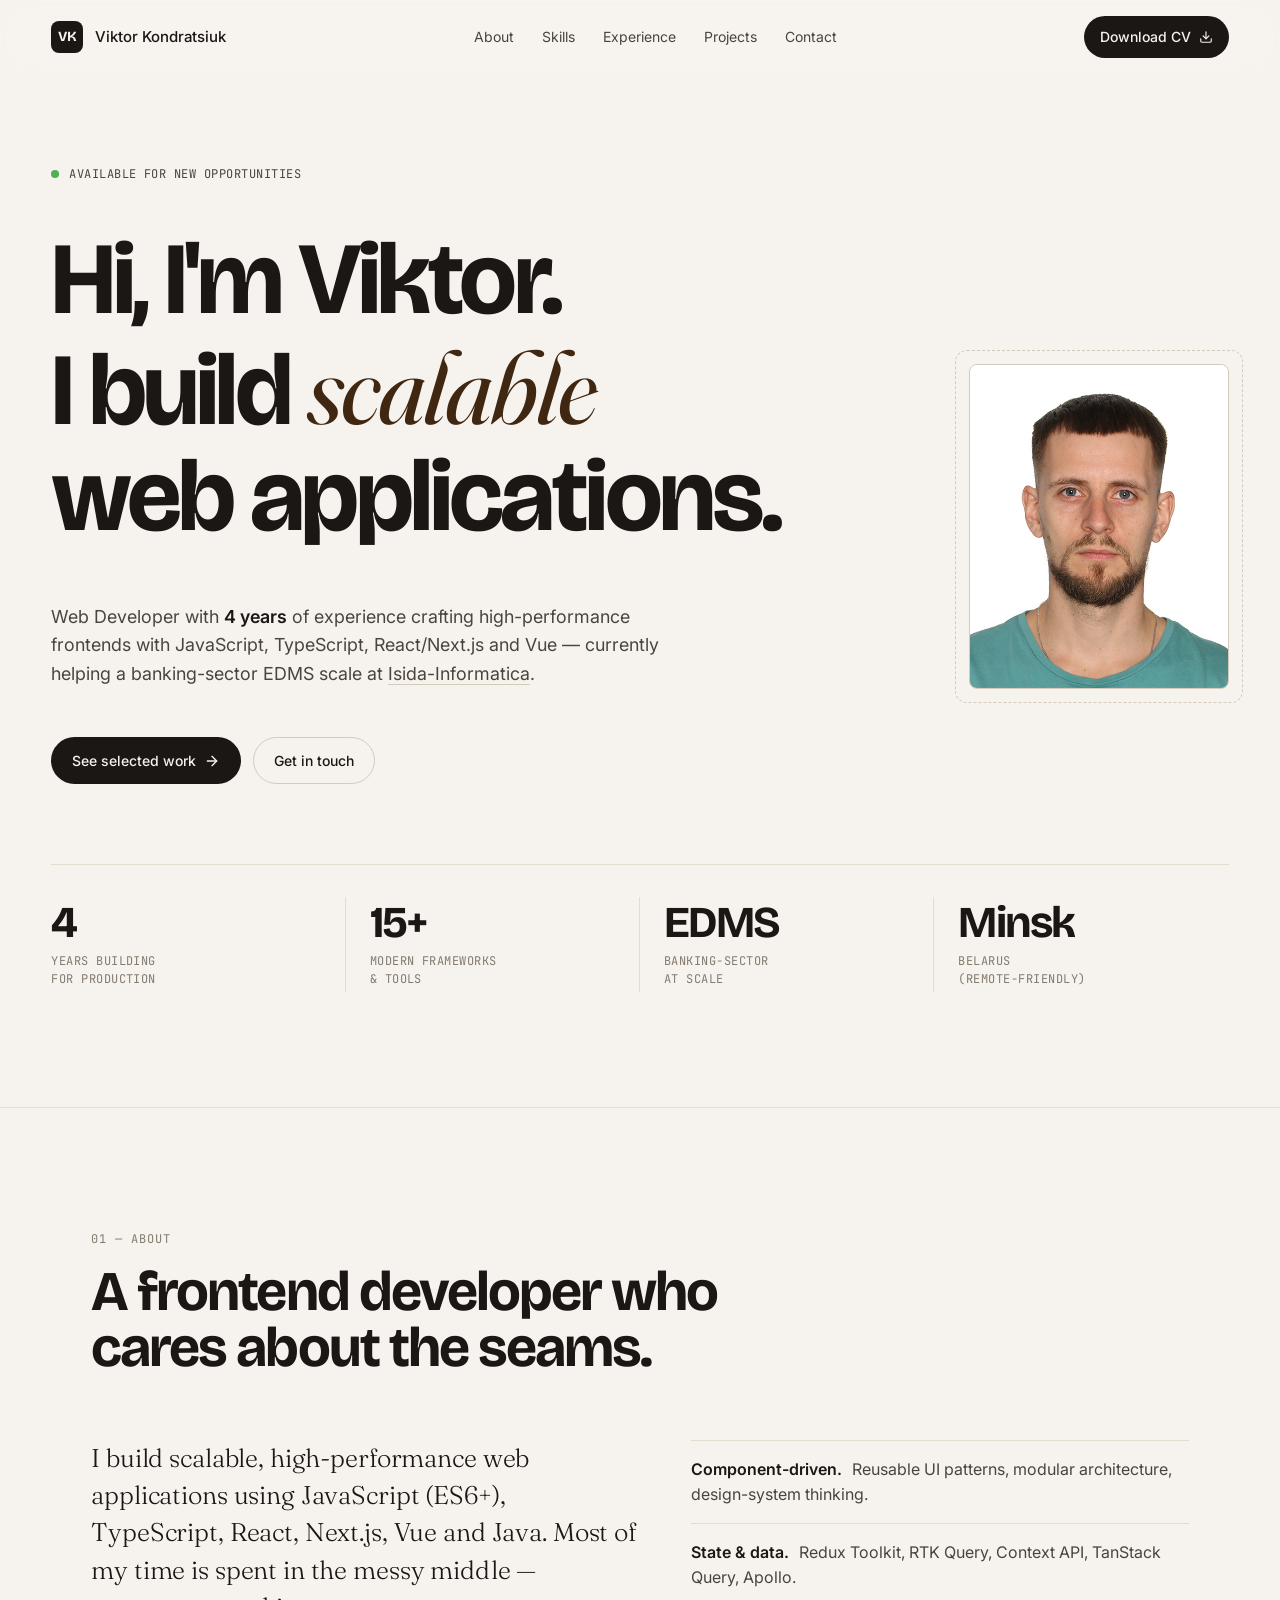
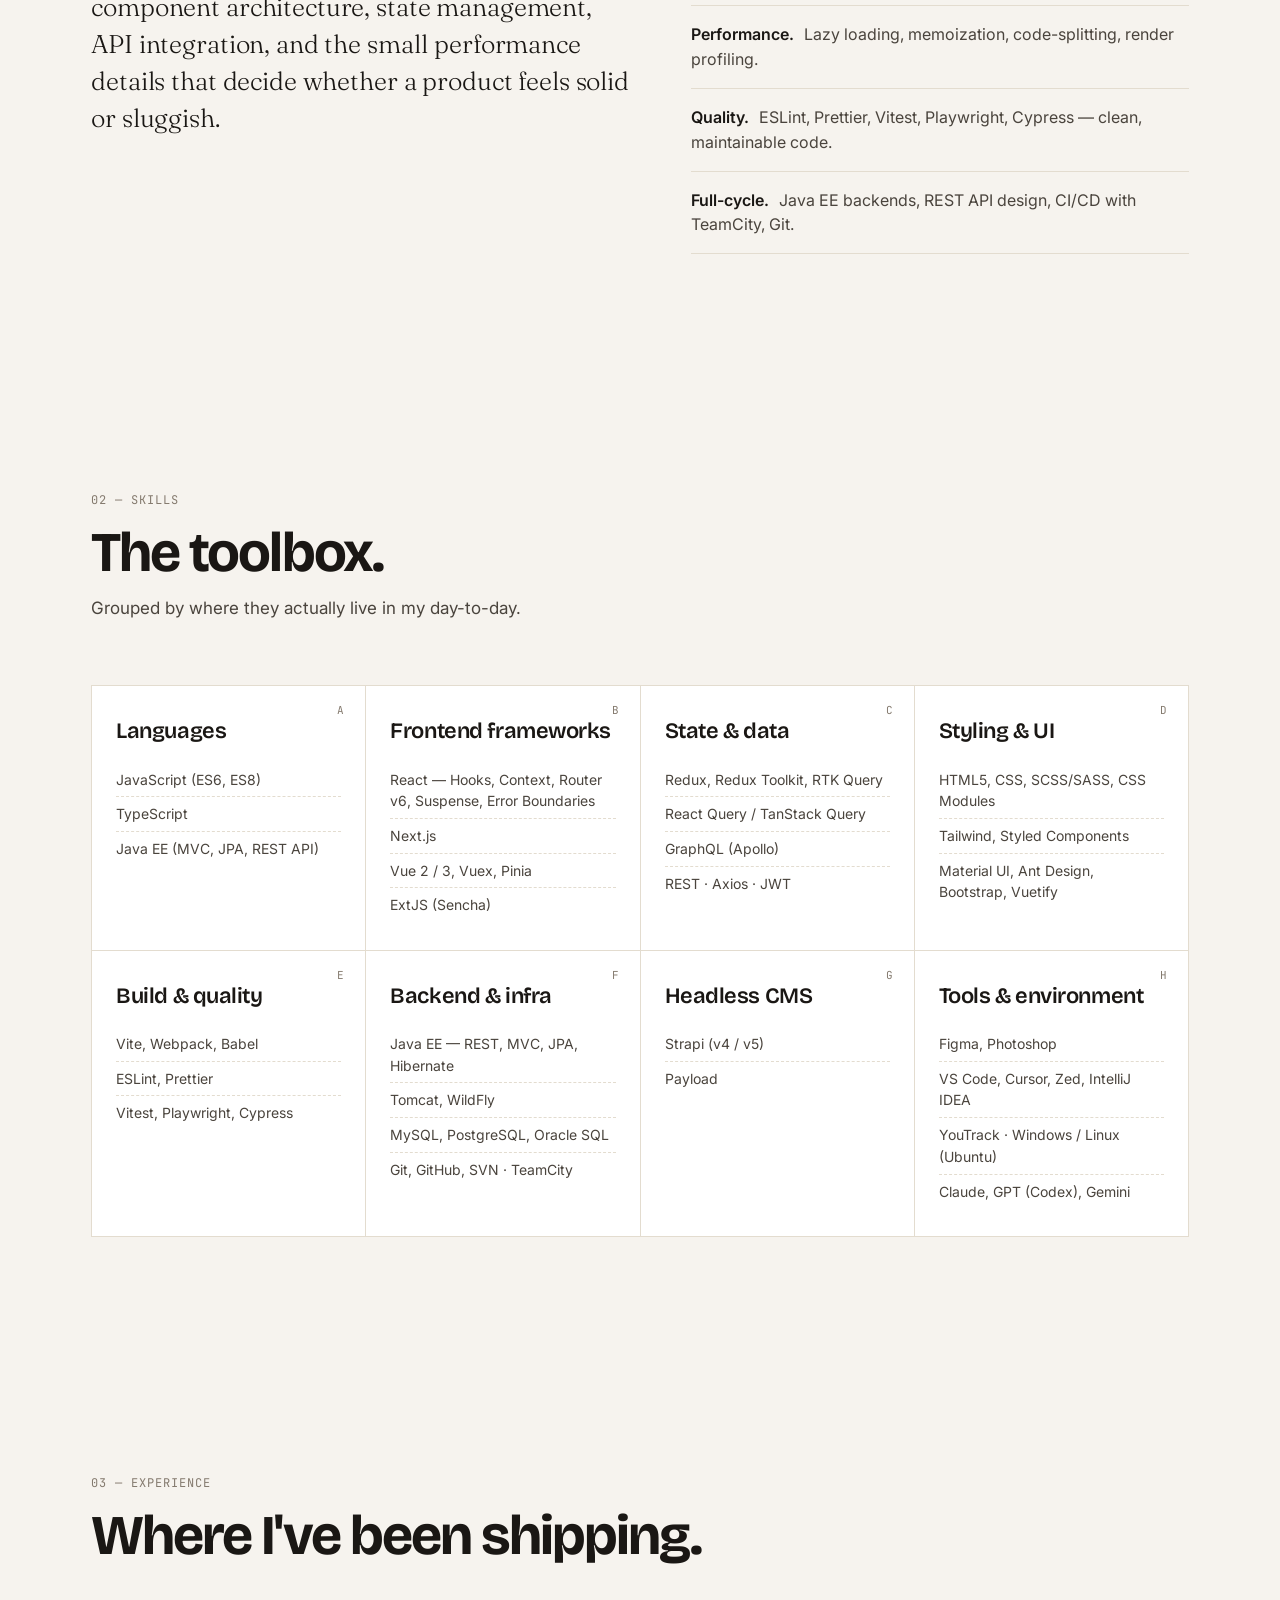
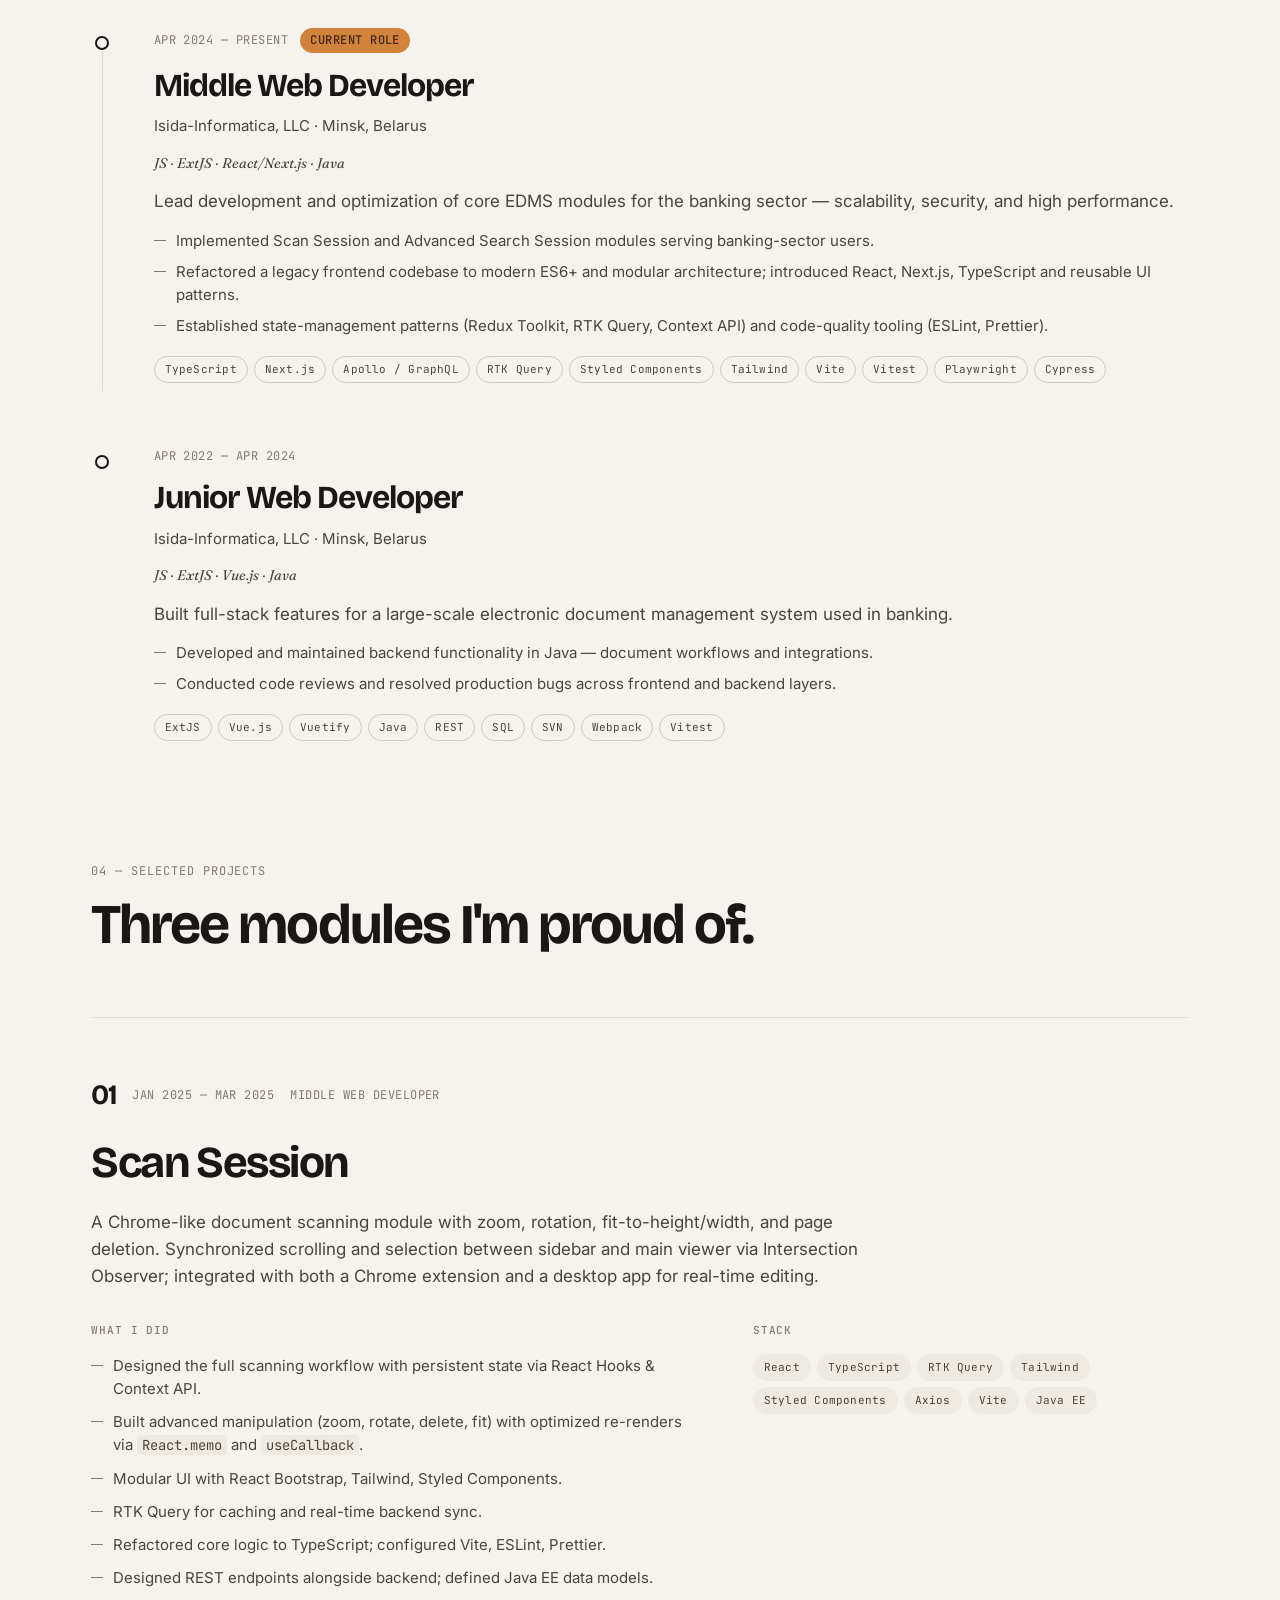
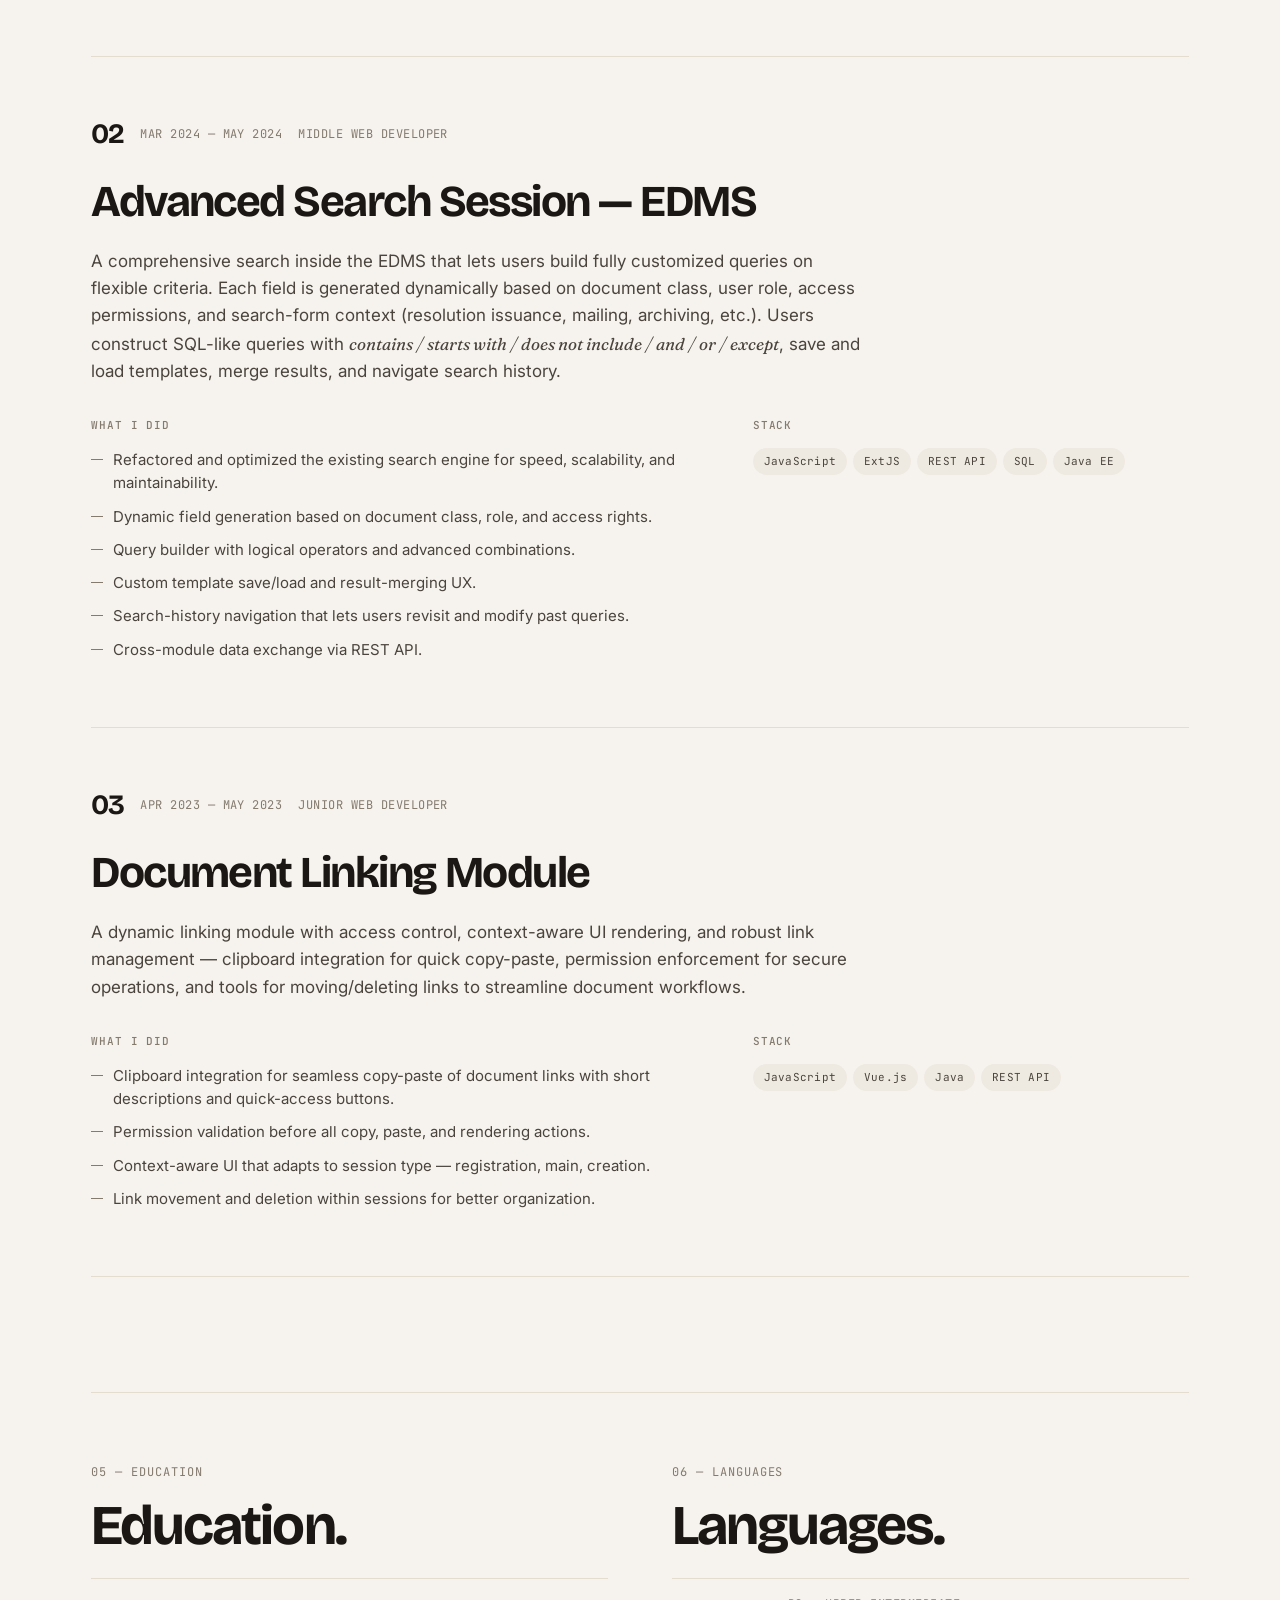
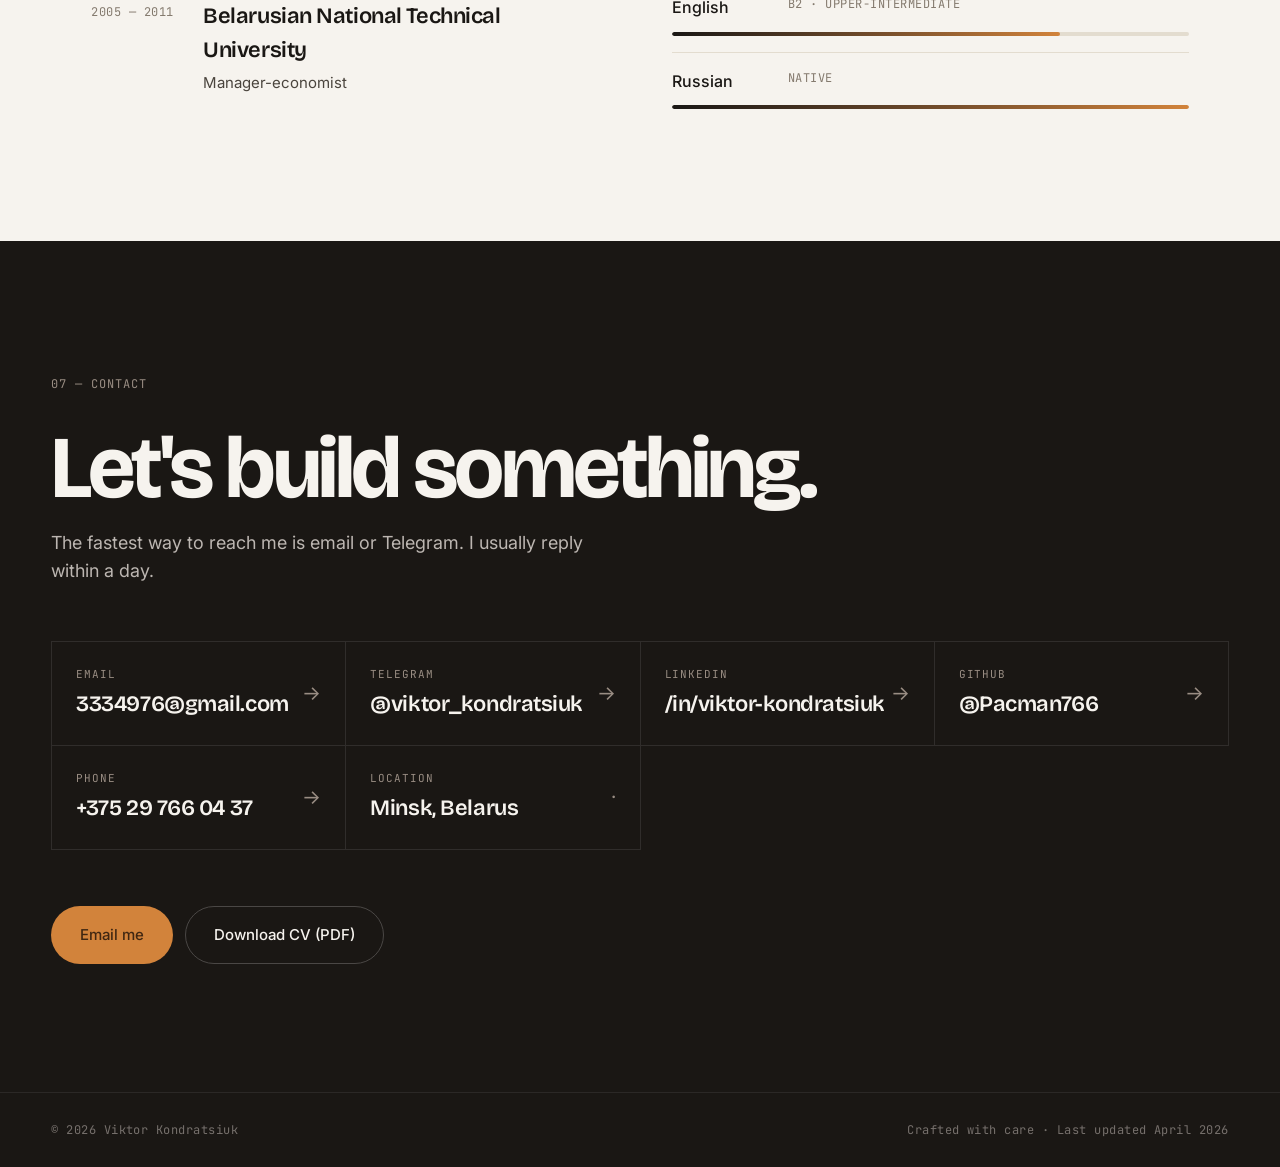
==== index.html @ 0df0ddd4 "Initial production release of CV portfolio site - Static portfolio site with content-driven architec" ====
<!DOCTYPE html>
<html lang="en">
<head>
<meta charset="UTF-8" />
<meta name="viewport" content="width=device-width, initial-scale=1.0" />
<title>Viktor Kondratsiuk — Web Developer</title>
<link rel="icon" type="image/svg+xml" href="data:image/svg+xml,<svg xmlns='http://www.w3.org/2000/svg' viewBox='0 0 32 32'><rect width='32' height='32' rx='8' fill='%231a1714'/><text x='16' y='22' text-anchor='middle' font-family='sans-serif' font-weight='700' font-size='15' fill='%23f6f3ee'>VK</text></svg>" />
<meta name="description" content="Viktor Kondratsiuk — Web Developer with 4 years of experience in JavaScript, TypeScript, React/Next.js and Vue. Available for new opportunities." />
<meta property="og:title" content="Viktor Kondratsiuk — Web Developer" />
<meta property="og:description" content="Web Developer with 4 years of experience crafting high-performance frontends with JavaScript, TypeScript, React/Next.js and Vue." />
<meta property="og:type" content="website" />
<meta property="og:image" content="uploads/VIK.jpg" />
<meta name="twitter:card" content="summary_large_image" />
<meta name="twitter:title" content="Viktor Kondratsiuk — Web Developer" />
<meta name="twitter:description" content="Web Developer with 4 years of experience crafting high-performance frontends with JavaScript, TypeScript, React/Next.js and Vue." />
<link rel="preconnect" href="https://fonts.googleapis.com" />
<link rel="preconnect" href="https://fonts.gstatic.com" crossorigin />
<link href="https://fonts.googleapis.com/css2?family=Bricolage+Grotesque:opsz,wght@12..96,400;12..96,500;12..96,600;12..96,700;12..96,800&family=Fraunces:ital,opsz,wght@0,9..144,300;0,9..144,400;1,9..144,400&family=Inter:wght@300;400;500;600&family=JetBrains+Mono:wght@400;500&display=swap" rel="stylesheet" />
<style>
:root {
  --bg: #f6f3ee;
  --bg-2: #efeae1;
  --paper: #ffffff;
  --ink: #1a1714;
  --ink-2: #4a443d;
  --ink-3: #847a6e;
  --line: #e3dccf;
  --line-2: #d3cabb;
  --accent: oklch(0.68 0.13 60);
  --accent-ink: oklch(0.30 0.05 60);
  --display: "Bricolage Grotesque", -apple-system, BlinkMacSystemFont, sans-serif;
  --serif: "Fraunces", Georgia, serif;
  --sans: "Inter", -apple-system, BlinkMacSystemFont, "Segoe UI", sans-serif;
  --mono: "JetBrains Mono", ui-monospace, "SF Mono", monospace;
  --max: 1200px;
  --pad: clamp(20px, 4vw, 56px);
}

* { box-sizing: border-box; margin: 0; padding: 0; }
html { scroll-behavior: smooth; }
body {
  background: var(--bg);
  color: var(--ink);
  font-family: var(--sans);
  font-size: 17px;
  line-height: 1.55;
  -webkit-font-smoothing: antialiased;
  text-rendering: optimizeLegibility;
}

a { color: inherit; text-decoration: none; }
em { font-style: italic; font-family: var(--serif); font-weight: 400; }
strong { font-weight: 600; color: var(--ink); }
code { font-family: var(--mono); font-size: 0.92em; background: var(--bg-2); padding: 1px 5px; border-radius: 4px; }
::selection { background: var(--accent); color: var(--accent-ink); }

/* ============= LOADING SHELL ============= */
#cms-loader {
  position: fixed; inset: 0; z-index: 100;
  display: grid; place-items: center;
  background: var(--bg);
  font-family: var(--mono); font-size: 12px;
  color: var(--ink-3); letter-spacing: .08em; text-transform: uppercase;
  transition: opacity .4s ease;
}
#cms-loader.hide { opacity: 0; pointer-events: none; }
#cms-loader::before {
  content: "";
  width: 28px; height: 28px;
  border: 1.5px solid var(--line-2);
  border-top-color: var(--ink);
  border-radius: 50%;
  animation: spin 0.9s linear infinite;
  margin-bottom: 16px;
  display: block;
}
.cms-loader-inner { text-align: center; }
@keyframes spin { to { transform: rotate(360deg); } }

/* ============= TOP NAV ============= */
.topnav {
  position: sticky; top: 0; z-index: 50;
  display: flex; align-items: center; justify-content: space-between;
  padding: 16px var(--pad);
  background: color-mix(in oklab, var(--bg) 88%, transparent);
  backdrop-filter: saturate(160%) blur(14px);
  -webkit-backdrop-filter: saturate(160%) blur(14px);
  border-bottom: 1px solid transparent;
  transition: border-color .3s ease, padding .3s ease;
}
.topnav.scrolled { border-bottom-color: var(--line); padding-top: 12px; padding-bottom: 12px; }
.brand { display: inline-flex; align-items: center; gap: 12px; font-weight: 500; }
.brand-mark {
  display: grid; place-items: center;
  width: 32px; height: 32px; border-radius: 8px;
  background: var(--ink); color: var(--bg);
  font-family: var(--display); font-weight: 700; font-size: 14px;
  letter-spacing: -0.02em;
}
.brand-name { font-size: 15px; }
.nav-links { display: flex; gap: 28px; }
.nav-links a {
  font-size: 14px; color: var(--ink-2);
  position: relative; padding: 4px 0;
  transition: color .2s ease;
}
.nav-links a::after {
  content: ""; position: absolute; left: 0; right: 0; bottom: -2px;
  height: 1px; background: var(--ink); transform: scaleX(0); transform-origin: left;
  transition: transform .3s cubic-bezier(.2,.7,.2,1);
}
.nav-links a:hover { color: var(--ink); }
.nav-links a:hover::after { transform: scaleX(1); }
.nav-cta {
  display: inline-flex; align-items: center; gap: 8px;
  padding: 10px 16px; border-radius: 999px;
  background: var(--ink); color: var(--bg);
  font-size: 14px; font-weight: 500;
  transition: transform .25s ease, background .25s ease;
}
.nav-cta:hover { transform: translateY(-1px); background: oklch(0.20 0.01 60); }
.nav-burger {
  display: none;
  flex-direction: column;
  gap: 5px;
  background: none;
  border: none;
  cursor: pointer;
  padding: 6px 4px;
  z-index: 60;
}
.nav-burger span {
  display: block;
  width: 22px;
  height: 1.5px;
  background: var(--ink);
  border-radius: 1px;
  transition: transform .25s ease, opacity .25s ease;
}
.nav-burger[aria-expanded="true"] span:nth-child(1) { transform: translateY(6.5px) rotate(45deg); }
.nav-burger[aria-expanded="true"] span:nth-child(2) { opacity: 0; }
.nav-burger[aria-expanded="true"] span:nth-child(3) { transform: translateY(-6.5px) rotate(-45deg); }

@media (max-width: 720px) {
  .nav-links { display: none; }
  .nav-links.open {
    display: flex;
    flex-direction: column;
    position: fixed;
    inset: 0;
    background: var(--bg);
    z-index: 55;
    align-items: center;
    justify-content: center;
    gap: 36px;
  }
  .nav-links.open a { font-size: 22px; color: var(--ink); }
  .nav-burger { display: flex; }
}

/* ============= REVEAL ============= */
.reveal { opacity: 0; transform: translateY(14px); transition: opacity .8s ease, transform .8s cubic-bezier(.2,.7,.2,1); }
.reveal.is-in { opacity: 1; transform: none; }
.reveal-line { display: block; overflow: hidden; padding-bottom: 0.08em; }
.reveal-line > span {
  display: block;
  transform: translateY(110%);
  transition: transform 1.05s cubic-bezier(.18,.7,.18,1);
}
.reveal-line.is-in > span { transform: translateY(0); }
.reveal-line:nth-child(2) > span { transition-delay: .12s; }
.reveal-line:nth-child(3) > span { transition-delay: .22s; }

/* ============= HERO ============= */
.hero {
  padding: clamp(40px, 8vw, 90px) var(--pad) clamp(60px, 9vw, 120px);
  border-bottom: 1px solid var(--line);
}
.hero-inner {
  max-width: var(--max); margin: 0 auto;
  display: grid;
  grid-template-columns: 1fr auto;
  grid-template-rows: auto auto auto auto;
  column-gap: clamp(24px, 4vw, 64px);
  row-gap: clamp(24px, 4vw, 48px);
  align-items: end;
}
.hero-meta {
  grid-column: 1 / -1;
  display: inline-flex; align-items: center; gap: 10px;
  font-family: var(--mono); font-size: 12px; color: var(--ink-2);
  letter-spacing: .04em; text-transform: uppercase;
}
.hero-meta .dot {
  width: 8px; height: 8px; border-radius: 50%;
  background: oklch(0.68 0.16 145);
  box-shadow: 0 0 0 0 oklch(0.68 0.16 145 / 60%);
  animation: pulse 2.4s ease-in-out infinite;
}
@keyframes pulse {
  0%, 100% { box-shadow: 0 0 0 0 oklch(0.68 0.16 145 / 50%); }
  50% { box-shadow: 0 0 0 8px oklch(0.68 0.16 145 / 0%); }
}

.hero-title {
  grid-column: 1 / 2;
  font-family: var(--display);
  font-weight: 700;
  font-size: clamp(44px, 8vw, 108px);
  line-height: 0.96;
  letter-spacing: -0.035em;
  text-wrap: balance;
}
.hero-title em {
  color: var(--accent-ink);
  font-family: var(--serif);
  font-weight: 400;
  font-style: italic;
  letter-spacing: -0.02em;
}

.hero-portrait {
  grid-column: 2 / 3;
  grid-row: 2 / 4;
  position: relative;
  width: clamp(160px, 22vw, 260px);
  align-self: end;
}
.portrait {
  position: relative;
  aspect-ratio: 4 / 5;
  border-radius: 8px;
  background:
    repeating-linear-gradient(135deg,
      var(--bg-2) 0 12px,
      color-mix(in oklab, var(--bg-2) 70%, var(--line)) 12px 13px);
  border: 1px solid var(--line-2);
  display: grid; place-items: center;
  overflow: hidden;
}
.portrait-mono {
  font-family: var(--display);
  font-size: clamp(56px, 9vw, 96px);
  font-weight: 700;
  color: var(--ink-2);
  letter-spacing: -0.04em;
}
.portrait-cap {
  position: absolute; bottom: 8px; left: 8px;
  font-family: var(--mono); font-size: 10px;
  color: var(--ink-3);
  letter-spacing: .04em; text-transform: uppercase;
}
.portrait-img {
  position: absolute; inset: 0;
  width: 100%; height: 100%;
  object-fit: cover;
  display: block;
}
.portrait.has-photo .portrait-mono,
.portrait.has-photo .portrait-cap { display: none; }
.portrait-orbit {
  position: absolute; inset: -14px;
  border: 1px dashed var(--line-2);
  border-radius: 12px;
  animation: orbitShift 14s linear infinite;
  pointer-events: none;
}
@keyframes orbitShift { to { transform: rotate(360deg); } }

.hero-sub {
  grid-column: 1 / 2;
  font-size: clamp(16px, 1.4vw, 19px);
  color: var(--ink-2);
  max-width: 56ch;
  line-height: 1.6;
}
.hero-sub a { border-bottom: 1px solid var(--line-2); }
.hero-sub a:hover { border-color: var(--ink); }

.hero-actions {
  grid-column: 1 / 2;
  display: flex; gap: 12px; flex-wrap: wrap;
}

.btn {
  display: inline-flex; align-items: center; gap: 8px;
  padding: 12px 20px; border-radius: 999px;
  font-size: 14px; font-weight: 500;
  cursor: pointer;
  transition: transform .25s ease, background .25s ease, color .25s ease, border-color .25s ease;
  border: 1px solid transparent;
}
.btn-lg { padding: 16px 28px; font-size: 15px; }
.btn-primary { background: var(--ink); color: var(--bg); }
.btn-primary:hover { background: oklch(0.22 0.01 60); transform: translateY(-1px); }
.btn-primary svg { transition: transform .25s ease; }
.btn-primary:hover svg { transform: translateX(3px); }
.btn-ghost { border-color: var(--line-2); color: var(--ink); }
.btn-ghost:hover { border-color: var(--ink); transform: translateY(-1px); }

.hero-stats {
  grid-column: 1 / -1;
  display: grid; grid-template-columns: repeat(4, 1fr);
  gap: 0;
  margin-top: clamp(16px, 3vw, 32px);
  padding-top: clamp(20px, 3vw, 32px);
  border-top: 1px solid var(--line);
}
.stat { padding: 4px clamp(12px, 2vw, 24px) 4px 0; border-right: 1px solid var(--line); }
.stat:last-child { border-right: none; padding-left: clamp(12px, 2vw, 24px); padding-right: 0; }
.stat:not(:first-child) { padding-left: clamp(12px, 2vw, 24px); }
.stat-num {
  display: block;
  font-family: var(--display); font-weight: 700;
  font-size: clamp(28px, 3.5vw, 44px);
  letter-spacing: -0.035em;
  line-height: 1;
  color: var(--ink);
}
.stat-lbl {
  display: block;
  margin-top: 8px;
  font-size: 12px;
  color: var(--ink-3);
  font-family: var(--mono);
  text-transform: uppercase;
  letter-spacing: .04em;
  line-height: 1.45;
}

@media (max-width: 720px) {
  .hero-inner { grid-template-columns: 1fr; }
  .hero-portrait { grid-column: 1 / -1; grid-row: auto; width: 160px; justify-self: start; }
  .hero-stats { grid-template-columns: repeat(2, 1fr); row-gap: 20px; }
  .stat { border-right: none; padding-left: 0 !important; padding-right: 0; }
  .stat:nth-child(odd) { border-right: 1px solid var(--line); padding-right: 16px !important; }
  .stat:nth-child(even) { padding-left: 16px !important; }
}

/* ============= SECTION CHROME ============= */
.section {
  padding: clamp(60px, 9vw, 120px) var(--pad);
  max-width: var(--max);
  margin: 0 auto;
}
.section-head { margin-bottom: clamp(36px, 5vw, 64px); max-width: 64ch; }
.kicker {
  display: inline-block;
  font-family: var(--mono); font-size: 12px;
  color: var(--ink-3);
  letter-spacing: .08em; text-transform: uppercase;
  margin-bottom: 16px;
}
.section-title {
  font-family: var(--display);
  font-weight: 700;
  font-size: clamp(32px, 5vw, 56px);
  letter-spacing: -0.035em;
  line-height: 1.0;
  text-wrap: balance;
}
.section-sub {
  margin-top: 14px;
  color: var(--ink-2);
  font-size: 17px;
  max-width: 50ch;
}

/* ============= ABOUT ============= */
.about-grid {
  display: grid;
  grid-template-columns: 1.1fr 1fr;
  gap: clamp(24px, 4vw, 64px);
}
.about-lead {
  font-family: var(--serif);
  font-weight: 300;
  font-size: clamp(20px, 2vw, 26px);
  line-height: 1.45;
  color: var(--ink);
  letter-spacing: -0.005em;
}
.about-points { list-style: none; }
.about-points li {
  padding: 16px 0;
  border-top: 1px solid var(--line);
  font-size: 16px;
  color: var(--ink-2);
}
.about-points li:last-child { border-bottom: 1px solid var(--line); }
.about-points strong { color: var(--ink); margin-right: 6px; }
@media (max-width: 760px) { .about-grid { grid-template-columns: 1fr; } }

/* ============= SKILLS ============= */
.skills-grid {
  display: grid;
  grid-template-columns: repeat(auto-fill, minmax(260px, 1fr));
  gap: 0;
  border-top: 1px solid var(--line);
  border-left: 1px solid var(--line);
}
.skill-card {
  background: var(--paper);
  padding: 28px 24px;
  border-right: 1px solid var(--line);
  border-bottom: 1px solid var(--line);
  position: relative;
  transition: background .3s ease;
}
.skill-card:hover { background: color-mix(in oklab, var(--paper) 92%, var(--accent)); }
.skill-num {
  position: absolute; top: 16px; right: 20px;
  font-family: var(--mono); font-size: 11px;
  color: var(--ink-3); letter-spacing: .08em;
}
.skill-card h3 {
  font-family: var(--display); font-weight: 600;
  font-size: 22px; letter-spacing: -0.02em;
  margin-bottom: 14px;
}
.skill-card ul { list-style: none; }
.skill-card li {
  padding: 6px 0;
  font-size: 14px;
  color: var(--ink-2);
  border-top: 1px dashed var(--line);
}
.skill-card li:first-child { border-top: none; }

/* ============= TIMELINE ============= */
.timeline { list-style: none; position: relative; }
.tl-item {
  display: grid;
  grid-template-columns: 24px 1fr;
  gap: clamp(20px, 3vw, 40px);
  padding-bottom: clamp(40px, 5vw, 64px);
  position: relative;
}
.tl-item:last-child { padding-bottom: 0; }
.tl-rail { position: relative; }
.tl-rail::before {
  content: ""; position: absolute;
  top: 8px; bottom: -8px; left: 11px;
  width: 1px; background: var(--line);
}
.tl-item:last-child .tl-rail::before { display: none; }
.tl-dot {
  position: absolute; top: 8px; left: 4px;
  width: 14px; height: 14px; border-radius: 50%;
  background: var(--bg);
  border: 2px solid var(--ink);
  transition: background .3s ease, transform .3s ease;
}
.tl-item:hover .tl-dot { background: var(--accent); transform: scale(1.1); }

.tl-head {
  display: flex; align-items: center; gap: 12px; flex-wrap: wrap;
  font-family: var(--mono); font-size: 12px;
  color: var(--ink-3); letter-spacing: .04em; text-transform: uppercase;
  margin-bottom: 8px;
}
.tl-tag {
  padding: 3px 10px; border-radius: 999px;
  background: var(--accent); color: var(--accent-ink);
  font-weight: 500;
}
.tl-role {
  font-family: var(--display); font-weight: 700;
  font-size: clamp(24px, 2.6vw, 32px);
  letter-spacing: -0.03em;
  margin-bottom: 4px;
}
.tl-org { color: var(--ink-2); margin-bottom: 4px; font-size: 15px; }
.tl-stack { color: var(--ink-3); margin-bottom: 14px; font-size: 14px; }
.tl-body > p { color: var(--ink-2); margin-bottom: 14px; }
.tl-bullets { list-style: none; margin-bottom: 18px; }
.tl-bullets li {
  position: relative;
  padding-left: 22px;
  margin-bottom: 8px;
  color: var(--ink-2);
  font-size: 15px;
}
.tl-bullets li::before {
  content: ""; position: absolute; left: 0; top: 11px;
  width: 12px; height: 1px; background: var(--ink-3);
}
.tl-chips { display: flex; flex-wrap: wrap; gap: 6px; }
.tl-chips span {
  font-family: var(--mono); font-size: 11px;
  padding: 4px 10px; border-radius: 999px;
  border: 1px solid var(--line-2);
  color: var(--ink-2);
  letter-spacing: .02em;
}

/* ============= PROJECTS ============= */
.section-projects { padding-top: 0; }
.project {
  padding: clamp(36px, 5vw, 56px) 0;
  border-top: 1px solid var(--line);
  display: grid; grid-template-columns: 1fr; gap: 24px;
}
.project:last-of-type { border-bottom: 1px solid var(--line); }
.project-meta {
  display: flex; gap: 16px; align-items: center; flex-wrap: wrap;
  font-family: var(--mono); font-size: 12px;
  color: var(--ink-3); letter-spacing: .04em; text-transform: uppercase;
}
.project-num {
  font-family: var(--display); font-weight: 700;
  font-size: 28px; color: var(--ink); letter-spacing: -0.035em;
}
.project-title {
  font-family: var(--display); font-weight: 700;
  font-size: clamp(28px, 3.6vw, 44px);
  letter-spacing: -0.035em;
  line-height: 1.0;
}
.project-lead { font-size: 17px; color: var(--ink-2); max-width: 70ch; line-height: 1.6; }
.project-cols {
  display: grid; grid-template-columns: 1.4fr 1fr;
  gap: clamp(24px, 4vw, 64px); margin-top: 8px;
}
.project-cols h4 {
  font-family: var(--mono); font-size: 11px;
  color: var(--ink-3); letter-spacing: .08em; text-transform: uppercase;
  margin-bottom: 14px; font-weight: 500;
}
.project-cols ul { list-style: none; }
.project-cols ul li {
  position: relative;
  padding-left: 22px; margin-bottom: 10px;
  color: var(--ink-2); font-size: 15px;
}
.project-cols ul li::before {
  content: ""; position: absolute; left: 0; top: 11px;
  width: 12px; height: 1px; background: var(--ink-3);
}
.chips { display: flex; flex-wrap: wrap; gap: 6px; }
.chips span {
  font-family: var(--mono); font-size: 11px;
  padding: 5px 11px; border-radius: 999px;
  background: var(--bg-2); color: var(--ink-2);
  letter-spacing: .02em;
}
@media (max-width: 760px) { .project-cols { grid-template-columns: 1fr; } }

/* ============= EDU + LANGUAGES ============= */
.section-edu { padding-top: 0; }
.edu-grid {
  display: grid; grid-template-columns: 1fr 1fr;
  gap: clamp(32px, 5vw, 80px);
  border-top: 1px solid var(--line);
  padding-top: clamp(40px, 5vw, 64px);
}
.edu-block .section-title { margin-bottom: 24px; }
.edu-card {
  display: grid; grid-template-columns: 96px 1fr;
  gap: 16px; padding: 20px 0;
  border-top: 1px solid var(--line);
}
.edu-when { font-family: var(--mono); font-size: 12px; color: var(--ink-3); letter-spacing: .04em; padding-top: 4px; }
.edu-what h3 {
  font-family: var(--display); font-weight: 600; font-size: 22px;
  letter-spacing: -0.02em; margin-bottom: 4px;
}
.edu-what p { color: var(--ink-2); font-size: 15px; }

.lang-list { list-style: none; }
.lang-list li {
  display: grid; grid-template-columns: 100px 1fr;
  grid-template-rows: auto auto;
  column-gap: 16px; padding: 16px 0;
  border-top: 1px solid var(--line);
  font-size: 16px;
}
.lang-list li > span:first-child { font-weight: 500; }
.lang-level { color: var(--ink-3); font-family: var(--mono); font-size: 12px; letter-spacing: .04em; text-transform: uppercase; }
.lang-bar {
  grid-column: 1 / -1;
  height: 4px; background: var(--line); border-radius: 999px;
  margin-top: 12px; overflow: hidden;
}
.lang-bar > span {
  display: block; height: 100%;
  background: linear-gradient(90deg, var(--ink), var(--accent));
  border-radius: 999px;
  transform-origin: left;
  animation: barGrow 1.4s cubic-bezier(.2,.7,.2,1) both;
}
@keyframes barGrow { from { transform: scaleX(0); } to { transform: scaleX(1); } }
@media (max-width: 760px) { .edu-grid { grid-template-columns: 1fr; } }

/* ============= CONTACT ============= */
.section-contact {
  background: var(--ink); color: var(--bg);
  max-width: 100%;
  padding: clamp(70px, 10vw, 130px) var(--pad);
}
.section-contact .kicker { color: oklch(0.65 0.02 60); }
.contact-inner { max-width: var(--max); margin: 0 auto; }
.contact-title {
  font-family: var(--display); font-weight: 700;
  font-size: clamp(40px, 7vw, 88px);
  letter-spacing: -0.04em; line-height: 0.98;
  margin: 16px 0 18px;
  text-wrap: balance;
}
.contact-sub {
  color: oklch(0.78 0.01 60);
  max-width: 50ch; font-size: 18px;
  margin-bottom: clamp(36px, 5vw, 56px);
}
.contact-grid {
  display: grid;
  grid-template-columns: repeat(auto-fill, minmax(280px, 1fr));
  border-top: 1px solid oklch(0.30 0.005 60);
  border-left: 1px solid oklch(0.30 0.005 60);
}
.contact-card {
  display: grid;
  grid-template-columns: 1fr auto;
  grid-template-rows: auto auto;
  align-items: center; padding: 24px;
  border-right: 1px solid oklch(0.30 0.005 60);
  border-bottom: 1px solid oklch(0.30 0.005 60);
  position: relative;
  transition: background .25s ease, transform .25s ease;
  overflow: hidden;
}
.contact-card:not(.contact-card--static):hover { background: oklch(0.22 0.005 60); }
.contact-card:not(.contact-card--static):hover .contact-arrow { transform: translate(4px, -4px); }
.contact-label {
  grid-column: 1 / 2;
  font-family: var(--mono); font-size: 11px;
  color: oklch(0.65 0.02 60);
  letter-spacing: .08em; text-transform: uppercase;
  margin-bottom: 4px;
}
.contact-value {
  grid-column: 1 / 2;
  font-family: var(--display); font-weight: 600; font-size: 22px;
  letter-spacing: -0.02em; color: var(--bg);
}
.contact-arrow {
  grid-column: 2 / 3; grid-row: 1 / -1;
  font-size: 20px; color: oklch(0.65 0.02 60);
  transition: transform .25s ease, color .25s ease;
}
.contact-card:not(.contact-card--static):hover .contact-arrow { color: var(--accent); }
.contact-cta { display: flex; gap: 12px; flex-wrap: wrap; margin-top: clamp(36px, 5vw, 56px); }
.contact-cta .btn-primary { background: var(--accent); color: var(--accent-ink); }
.contact-cta .btn-primary:hover { background: oklch(0.74 0.13 60); }
.contact-cta .btn-ghost { border-color: oklch(0.40 0.005 60); color: var(--bg); }
.contact-cta .btn-ghost:hover { border-color: var(--bg); }

.footer {
  background: var(--ink);
  color: oklch(0.55 0.01 60);
  padding: 28px var(--pad);
  border-top: 1px solid oklch(0.28 0.005 60);
}
.footer-row {
  max-width: var(--max); margin: 0 auto;
  display: flex; justify-content: space-between; align-items: center; flex-wrap: wrap; gap: 12px;
  font-family: var(--mono); font-size: 12px;
  letter-spacing: .04em;
}
</style>
</head>
<body>

<div id="cms-loader"><div class="cms-loader-inner"><div>Loading content</div></div></div>

<header class="topnav" id="topnav">
  <a href="#top" class="brand">
    <span class="brand-mark" data-bind="profile.initials">VK</span>
    <span class="brand-name" data-bind="profile.name">Viktor Kondratsiuk</span>
  </a>
  <nav class="nav-links">
    <a href="#about">About</a>
    <a href="#skills">Skills</a>
    <a href="#experience">Experience</a>
    <a href="#projects">Projects</a>
    <a href="#contact">Contact</a>
  </nav>
  <button class="nav-burger" id="nav-burger" aria-label="Toggle menu" aria-expanded="false">
    <span></span><span></span><span></span>
  </button>
  <a class="nav-cta" data-bind-attr="href:profile.cvFile" href="resume.html">
    Download CV
    <svg width="14" height="14" viewBox="0 0 24 24" fill="none" stroke="currentColor" stroke-width="2" stroke-linecap="round" stroke-linejoin="round"><path d="M21 15v4a2 2 0 0 1-2 2H5a2 2 0 0 1-2-2v-4"/><polyline points="7 10 12 15 17 10"/><line x1="12" y1="15" x2="12" y2="3"/></svg>
  </a>
</header>

<main id="top">

<section class="hero" data-screen-label="01 Hero">
  <div class="hero-inner">
    <div class="hero-meta reveal">
      <span class="dot"></span>
      <span data-bind="profile.availabilityNote"></span>
    </div>
    <h1 class="hero-title" id="hero-title-slot"></h1>
    <p class="hero-sub reveal" id="hero-sub-slot"></p>
    <div class="hero-actions reveal">
      <a class="btn btn-primary" href="#projects">See selected work
        <svg width="16" height="16" viewBox="0 0 24 24" fill="none" stroke="currentColor" stroke-width="2" stroke-linecap="round" stroke-linejoin="round"><line x1="5" y1="12" x2="19" y2="12"/><polyline points="12 5 19 12 12 19"/></svg>
      </a>
      <a class="btn btn-ghost" data-bind-attr="href:profile.emailHref">Get in touch</a>
    </div>
    <div class="hero-portrait">
      <div class="portrait" id="portrait-slot">
        <span class="portrait-mono" data-bind="profile.initials"></span>
        <span class="portrait-cap">Photo placeholder</span>
      </div>
      <div class="portrait-orbit"></div>
    </div>
    <div class="hero-stats" id="hero-stats-slot"></div>
  </div>
</section>

<section class="section" id="about" data-screen-label="02 About">
  <div class="section-head">
    <span class="kicker">01 — About</span>
    <h2 class="section-title" id="about-heading"></h2>
  </div>
  <div class="about-grid">
    <p class="about-lead reveal" id="about-lead"></p>
    <ul class="about-points" id="about-points"></ul>
  </div>
</section>

<section class="section section-skills" id="skills" data-screen-label="03 Skills">
  <div class="section-head">
    <span class="kicker">02 — Skills</span>
    <h2 class="section-title" id="skills-heading"></h2>
    <p class="section-sub" id="skills-sub"></p>
  </div>
  <div class="skills-grid" id="skills-grid"></div>
</section>

<section class="section" id="experience" data-screen-label="04 Experience">
  <div class="section-head">
    <span class="kicker">03 — Experience</span>
    <h2 class="section-title" id="experience-heading"></h2>
  </div>
  <ol class="timeline" id="experience-list"></ol>
</section>

<section class="section section-projects" id="projects" data-screen-label="05 Projects">
  <div class="section-head">
    <span class="kicker">04 — Selected projects</span>
    <h2 class="section-title" id="projects-heading"></h2>
  </div>
  <div id="projects-list"></div>
</section>

<section class="section section-edu" id="education" data-screen-label="06 Education">
  <div class="edu-grid">
    <div class="edu-block reveal">
      <span class="kicker">05 — Education</span>
      <h2 class="section-title">Education.</h2>
      <div id="education-list"></div>
    </div>
    <div class="edu-block reveal">
      <span class="kicker">06 — Languages</span>
      <h2 class="section-title">Languages.</h2>
      <ul class="lang-list" id="languages-list"></ul>
    </div>
  </div>
</section>

<section class="section section-contact" id="contact" data-screen-label="07 Contact">
  <div class="contact-inner">
    <span class="kicker">07 — Contact</span>
    <h2 class="contact-title" id="contact-heading"></h2>
    <p class="contact-sub" id="contact-sub"></p>
    <div class="contact-grid" id="contact-grid"></div>
    <div class="contact-cta">
      <a class="btn btn-primary btn-lg" data-bind-attr="href:profile.emailHref">Email me</a>
      <a class="btn btn-ghost btn-lg" data-bind-attr="href:profile.cvFile">Download CV (PDF)</a>
    </div>
  </div>
</section>

<footer class="footer">
  <div class="footer-row">
    <span data-bind="profile.copyright">© 2026 Viktor Kondratsiuk</span>
    <span>Crafted with care · Last updated April 2026</span>
  </div>
</footer>

</main>

<script>
(function () {
  var burger = document.getElementById('nav-burger');
  var navLinks = document.querySelector('.nav-links');
  if (!burger || !navLinks) return;
  burger.addEventListener('click', function () {
    var open = navLinks.classList.toggle('open');
    burger.setAttribute('aria-expanded', open ? 'true' : 'false');
  });
  navLinks.querySelectorAll('a').forEach(function (a) {
    a.addEventListener('click', function () {
      navLinks.classList.remove('open');
      burger.setAttribute('aria-expanded', 'false');
    });
  });
})();
</script>
<script>
// Lightweight content-driven renderer reading content.md
(function () {
  const SECTION_RE = /^# (.+)$/gm;

  // Inline markdown: **bold**, _italic_, `code`, [text](href)
  function inline(s) {
    if (!s) return '';
    return s
      .replace(/&/g, '&amp;')
      .replace(/</g, '&lt;')
      .replace(/>/g, '&gt;')
      .replace(/`([^`]+)`/g, '<code>$1</code>')
      .replace(/\*\*([^*]+)\*\*/g, '<strong>$1</strong>')
      .replace(/\b_([^_]+)_\b/g, '<em>$1</em>')
      .replace(/_([^_]+)_/g, '<em>$1</em>')
      .replace(/\[([^\]]+)\]\(([^)]+)\)/g, '<a href="$2">$1</a>');
  }

  function parseFrontmatter(text) {
    const m = text.match(/^---\n([\s\S]*?)\n---\n/);
    if (!m) return { fm: {}, rest: text };
    const fm = {};
    m[1].split('\n').forEach((line) => {
      if (!line.trim() || line.trim().startsWith('#')) return;
      const idx = line.indexOf(':');
      if (idx === -1) return;
      const k = line.slice(0, idx).trim();
      let v = line.slice(idx + 1).trim();
      if (v === 'true') v = true;
      else if (v === 'false') v = false;
      fm[k] = v;
    });
    return { fm, rest: text.slice(m[0].length) };
  }

  function splitSections(text) {
    const sections = {};
    const parts = text.split(/^# /gm).slice(1);
    parts.forEach((part) => {
      const nl = part.indexOf('\n');
      const name = part.slice(0, nl).trim();
      sections[name] = part.slice(nl + 1);
    });
    return sections;
  }

  function getSubsections(text) {
    const subs = {};
    const parts = text.split(/^## /gm).slice(1);
    parts.forEach((part) => {
      const nl = part.indexOf('\n');
      const name = part.slice(0, nl).trim();
      subs[name] = part.slice(nl + 1).trim();
    });
    return subs;
  }

  function getH3Items(text) {
    // Returns array of {title, body}
    const items = [];
    const parts = text.split(/^### /gm).slice(1);
    parts.forEach((part) => {
      const nl = part.indexOf('\n');
      const title = part.slice(0, nl).trim();
      items.push({ title, body: part.slice(nl + 1).trim() });
    });
    return items;
  }

  // Parses bullet lists with `- key: value` and nested `- item` lines.
  function parseFieldsAndBullets(body) {
    const lines = body.split('\n');
    const fields = {};
    let currentList = null;
    lines.forEach((raw) => {
      if (!raw.trim()) { currentList = null; return; }
      // Nested bullet (2+ space indent)
      if (/^\s{2,}-\s/.test(raw)) {
        if (currentList) {
          currentList.push(raw.replace(/^\s+-\s/, '').trim());
        }
        return;
      }
      // Top-level bullet "- key: value" or "- key:" (list follows)
      const m = raw.match(/^-\s+([\w]+):\s*(.*)$/);
      if (m) {
        const key = m[1];
        const val = m[2].trim();
        if (val === '') {
          fields[key] = [];
          currentList = fields[key];
        } else {
          // comma-separated chip-like values become arrays for `chips` and `stack`
          if (key === 'chips' || key === 'stack') {
            fields[key] = val.split(',').map((s) => s.trim()).filter(Boolean);
          } else {
            // typed coercion
            if (val === 'true') fields[key] = true;
            else if (val === 'false') fields[key] = false;
            else fields[key] = val;
          }
          currentList = null;
        }
        return;
      }
      // Plain bullet line outside fields
      if (/^-\s/.test(raw)) {
        if (!fields._bullets) fields._bullets = [];
        fields._bullets.push(raw.replace(/^-\s+/, '').trim());
      }
    });
    return fields;
  }

  function parseBulletList(body) {
    return body.split('\n').filter((l) => /^-\s/.test(l)).map((l) => l.replace(/^-\s+/, '').trim());
  }

  // ============= LOAD =============
  fetch('content.md', { cache: 'no-cache' })
    .then((r) => r.text())
    .then((text) => render(text))
    .catch((err) => {
      console.error('Failed to load content.md', err);
      document.getElementById('cms-loader').innerHTML =
        '<div class="cms-loader-inner"><div>Failed to load content.md</div></div>';
    });

  function render(text) {
    const { fm, rest } = parseFrontmatter(text);
    const sections = splitSections(rest);
    const data = { profile: fm };

    // Derived profile fields
    data.profile.initials = (fm.name || '')
      .split(/\s+/).map((s) => s[0]).filter(Boolean).slice(0, 2).join('').toUpperCase();
    data.profile.emailHref = fm.email ? 'mailto:' + fm.email : '#';
    data.profile.copyright = '© ' + new Date().getFullYear() + ' ' + (fm.name || '');

    // ---- Hero ----
    const hero = getSubsections(sections['Hero'] || '');
    const titleLines = (hero['Title'] || '').split('|').map((s) => s.trim()).filter(Boolean);
    document.getElementById('hero-title-slot').innerHTML = titleLines
      .map((line) => `<span class="reveal-line"><span>${inline(line)}</span></span>`)
      .join('');
    document.getElementById('hero-sub-slot').innerHTML = inline(hero['Subtitle'] || '');

    const stats = parseBulletList(hero['Stats'] || '');
    document.getElementById('hero-stats-slot').innerHTML = stats.map((row) => {
      const [num, lblRaw] = row.split('|').map((s) => s.trim());
      const lbl = (lblRaw || '').split('/').map((s) => s.trim()).join('<br/>');
      return `<div class="stat reveal"><span class="stat-num">${num}</span><span class="stat-lbl">${lbl}</span></div>`;
    }).join('');

    // ---- About ----
    const about = getSubsections(sections['About'] || '');
    document.getElementById('about-heading').textContent = about['Heading'] || '';
    document.getElementById('about-lead').innerHTML = inline(about['Lead'] || '');
    document.getElementById('about-points').innerHTML = parseBulletList(about['Points'] || '')
      .map((p) => `<li class="reveal">${inline(p)}</li>`).join('');

    // ---- Skills ----
    const skills = getSubsections(sections['Skills'] || '');
    document.getElementById('skills-heading').textContent = skills['Heading'] || '';
    document.getElementById('skills-sub').textContent = skills['Subtitle'] || '';
    const skillGroups = getH3Items(skills['Groups'] || '');
    const letters = ['A','B','C','D','E','F','G','H','I','J','K','L'];
    document.getElementById('skills-grid').innerHTML = skillGroups.map((g, i) => `
      <div class="skill-card reveal">
        <div class="skill-num">${letters[i] || (i + 1)}</div>
        <h3>${inline(g.title)}</h3>
        <ul>${parseBulletList(g.body).map((it) => `<li>${inline(it)}</li>`).join('')}</ul>
      </div>
    `).join('');

    // ---- Experience ----
    const exp = getSubsections(sections['Experience'] || '');
    document.getElementById('experience-heading').textContent = exp['Heading'] || '';
    const roles = getH3Items(exp['Roles'] || '');
    document.getElementById('experience-list').innerHTML = roles.map((role) => {
      const f = parseFieldsAndBullets(role.body);
      const bullets = (f.bullets || []).map((b) => `<li>${inline(b)}</li>`).join('');
      const chips = (f.chips || []).map((c) => `<span>${c}</span>`).join('');
      return `
        <li class="tl-item reveal">
          <div class="tl-rail"><span class="tl-dot"></span></div>
          <div class="tl-body">
            <div class="tl-head">
              <span class="tl-when">${f.when || ''}</span>
              ${f.current ? '<span class="tl-tag">Current role</span>' : ''}
            </div>
            <h3 class="tl-role">${inline(role.title)}</h3>
            <p class="tl-org">${f.org || ''}</p>
            ${f.stack ? `<p class="tl-stack"><em>${f.stack}</em></p>` : ''}
            ${f.summary ? `<p>${inline(f.summary)}</p>` : ''}
            ${bullets ? `<ul class="tl-bullets">${bullets}</ul>` : ''}
            ${chips ? `<div class="tl-chips">${chips}</div>` : ''}
          </div>
        </li>
      `;
    }).join('');

    // ---- Projects ----
    const proj = getSubsections(sections['Projects'] || '');
    document.getElementById('projects-heading').textContent = proj['Heading'] || '';
    const projects = getH3Items(proj['Items'] || '');
    document.getElementById('projects-list').innerHTML = projects.map((p, i) => {
      const f = parseFieldsAndBullets(p.body);
      const did = (f.did || []).map((b) => `<li>${inline(b)}</li>`).join('');
      const stack = (f.stack || []).map((s) => `<span>${s}</span>`).join('');
      const num = String(i + 1).padStart(2, '0');
      return `
        <article class="project reveal">
          <div class="project-meta">
            <span class="project-num">${num}</span>
            <span class="project-when">${f.when || ''}</span>
            <span class="project-role">${f.role || ''}</span>
          </div>
          <h3 class="project-title">${inline(p.title)}</h3>
          <p class="project-lead">${inline(f.lead || '')}</p>
          <div class="project-cols">
            <div>
              <h4>What I did</h4>
              <ul>${did}</ul>
            </div>
            <div class="project-stack">
              <h4>Stack</h4>
              <div class="chips">${stack}</div>
            </div>
          </div>
        </article>
      `;
    }).join('');

    // ---- Education ----
    const edu = getSubsections(sections['Education'] || '');
    const eduItems = getH3Items(edu['Items'] || '');
    document.getElementById('education-list').innerHTML = eduItems.map((e) => {
      const f = parseFieldsAndBullets(e.body);
      return `
        <div class="edu-card">
          <div class="edu-when">${f.when || ''}</div>
          <div class="edu-what">
            <h3>${inline(e.title)}</h3>
            <p>${inline(f.degree || '')}</p>
          </div>
        </div>
      `;
    }).join('');

    // ---- Languages ----
    const langs = getSubsections(sections['Languages'] || '');
    const langItems = parseBulletList(langs['Items'] || '');
    document.getElementById('languages-list').innerHTML = langItems.map((row) => {
      const [name, level, pctRaw] = row.split('|').map((s) => s.trim());
      const pct = parseInt(pctRaw, 10) || 0;
      return `
        <li>
          <span>${name}</span>
          <span class="lang-level">${level}</span>
          <span class="lang-bar"><span style="width:${pct}%"></span></span>
        </li>
      `;
    }).join('');

    // ---- Contact ----
    const contact = getSubsections(sections['Contact'] || '');
    document.getElementById('contact-heading').textContent = contact['Heading'] || '';
    document.getElementById('contact-sub').textContent = contact['Subtitle'] || '';

    const cards = [];
    if (fm.email) cards.push({ label: 'Email', value: fm.email, href: 'mailto:' + fm.email });
    if (fm.telegram) cards.push({ label: 'Telegram', value: '@' + fm.telegram, href: 'https://t.me/' + fm.telegram });
    if (fm.linkedin) cards.push({ label: 'LinkedIn', value: '/in/' + fm.linkedin, href: 'https://www.linkedin.com/in/' + fm.linkedin + '/' });
    if (fm.github) cards.push({ label: 'GitHub', value: '@' + fm.github, href: 'https://github.com/' + fm.github });
    if (fm.phone) cards.push({ label: 'Phone', value: fm.phone, href: 'tel:' + String(fm.phone).replace(/\s|-/g, '') });
    if (fm.location) cards.push({ label: 'Location', value: fm.location, href: null });

    document.getElementById('contact-grid').innerHTML = cards.map((c) => {
      if (c.href) {
        return `<a class="contact-card" href="${c.href}"${/^https?:/.test(c.href) ? ' target="_blank" rel="noopener noreferrer"' : ''}>
          <span class="contact-label">${c.label}</span>
          <span class="contact-value">${c.value}</span>
          <span class="contact-arrow">→</span>
        </a>`;
      }
      return `<div class="contact-card contact-card--static">
        <span class="contact-label">${c.label}</span>
        <span class="contact-value">${c.value}</span>
        <span class="contact-arrow">·</span>
      </div>`;
    }).join('');

    // ---- Bind global slots ----
    document.querySelectorAll('[data-bind]').forEach((el) => {
      const path = el.getAttribute('data-bind');
      const v = path.split('.').reduce((o, k) => (o ? o[k] : undefined), data);
      if (v != null) el.textContent = v;
    });
    document.querySelectorAll('[data-bind-attr]').forEach((el) => {
      const spec = el.getAttribute('data-bind-attr'); // e.g. "href:profile.cvFile"
      const [attr, path] = spec.split(':');
      const v = path.split('.').reduce((o, k) => (o ? o[k] : undefined), data);
      if (v != null) el.setAttribute(attr, v);
    });

    // Page title
    if (fm.name) document.title = fm.name + ' — ' + (fm.role || 'Web Developer');

    // ---- Photo ----
    if (fm.photo && String(fm.photo).trim()) {
      const slot = document.getElementById('portrait-slot');
      if (slot) {
        const img = document.createElement('img');
        img.className = 'portrait-img';
        img.alt = fm.name || 'Photo';
        img.src = String(fm.photo).trim();
        img.onload = () => slot.classList.add('has-photo');
        slot.appendChild(img);
      }
    }

    // ---- Init reveal + sticky nav ----
    initInteractions();
    requestAnimationFrame(() => {
      document.getElementById('cms-loader').classList.add('hide');
    });
  }

  function initInteractions() {
    const nav = document.getElementById('topnav');
    const onScroll = () => {
      if (window.scrollY > 8) nav.classList.add('scrolled');
      else nav.classList.remove('scrolled');
    };
    document.addEventListener('scroll', onScroll, { passive: true });
    onScroll();

    document.querySelectorAll('.about-points, .skills-grid, .hero-stats').forEach((group) => {
      [...group.querySelectorAll('.reveal')].forEach((el, i) => {
        el.style.transitionDelay = (i * 0.06) + 's';
      });
    });

    const els = document.querySelectorAll('.reveal, .reveal-line');
    const io = new IntersectionObserver(
      (entries) => {
        entries.forEach((e) => {
          if (e.isIntersecting) {
            e.target.classList.add('is-in');
            io.unobserve(e.target);
          }
        });
      },
      { threshold: 0.12, rootMargin: '0px 0px -8% 0px' }
    );
    els.forEach((el) => io.observe(el));

    requestAnimationFrame(() => {
      requestAnimationFrame(() => {
        els.forEach((el) => {
          const r = el.getBoundingClientRect();
          if (r.top < window.innerHeight && r.bottom > 0) {
            el.classList.add('is-in');
            io.unobserve(el);
          }
        });
      });
    });
  }
})();

</script>
</body>
</html>
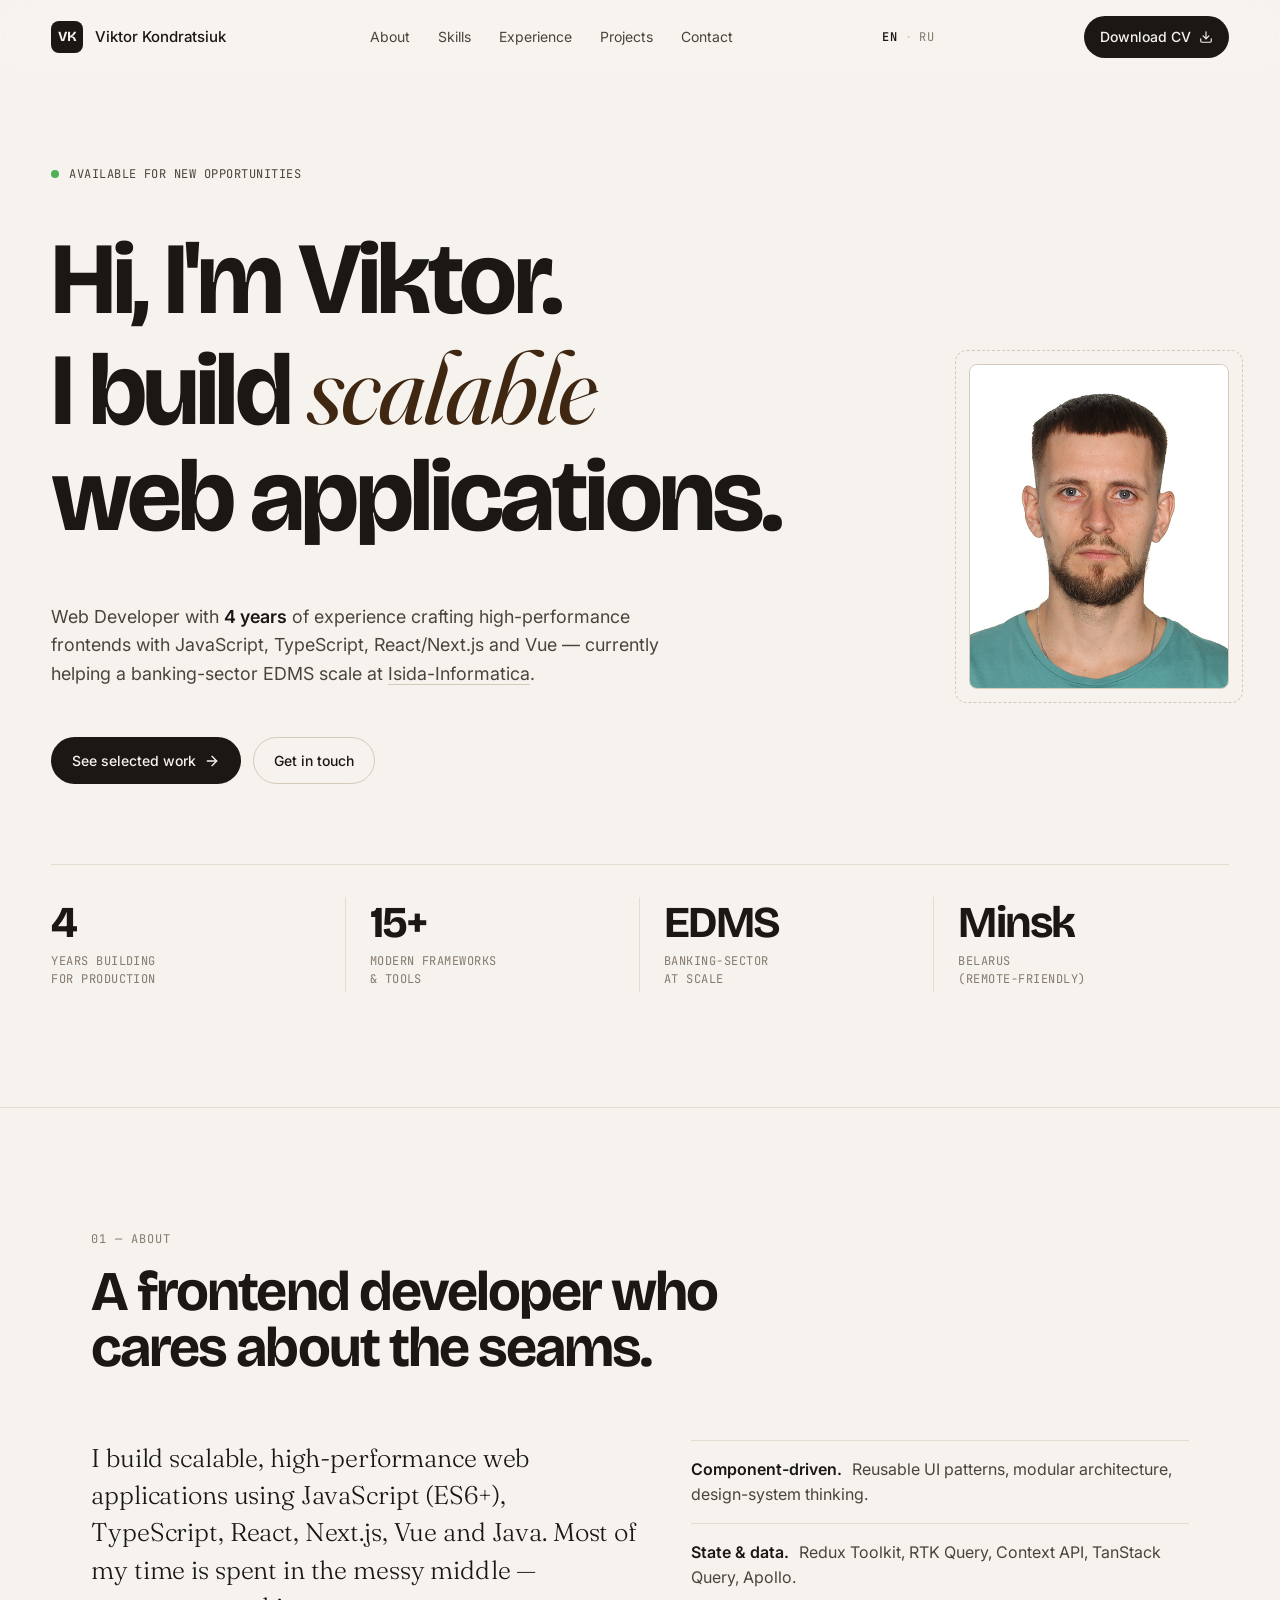
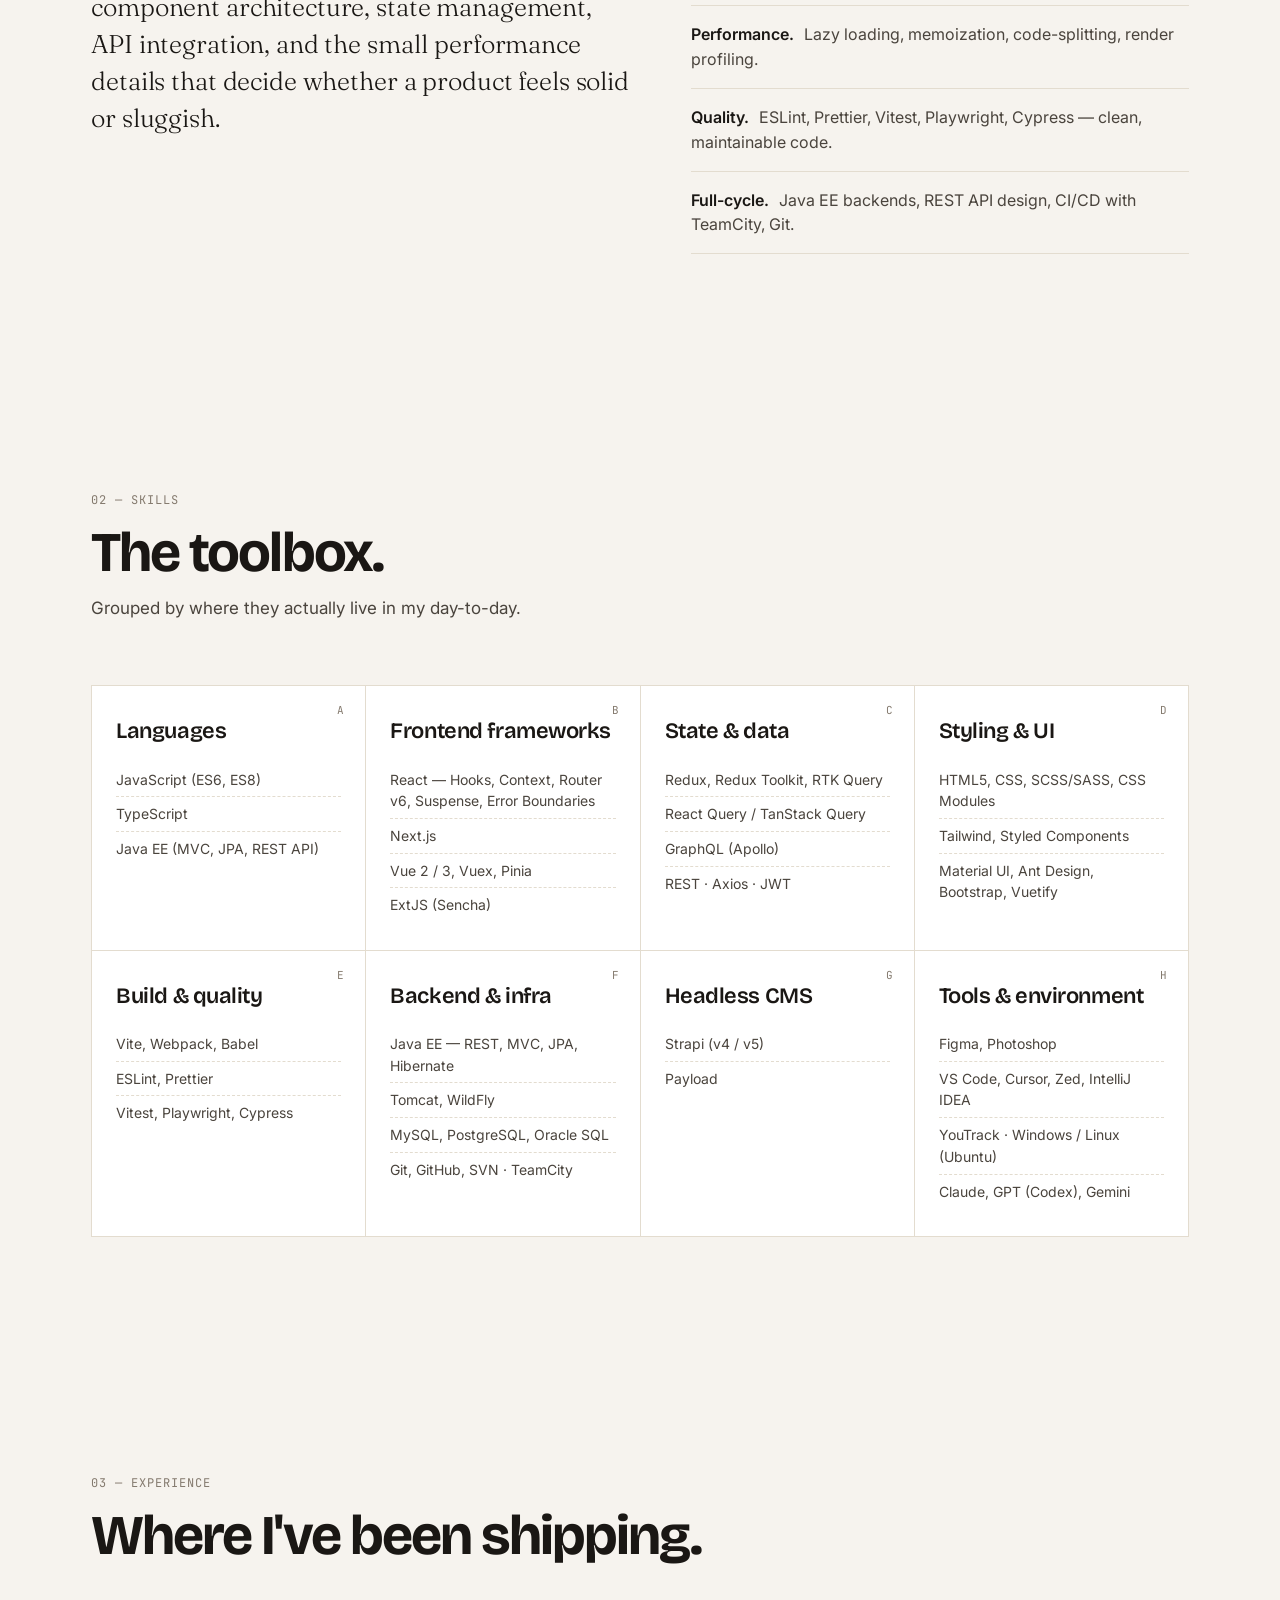
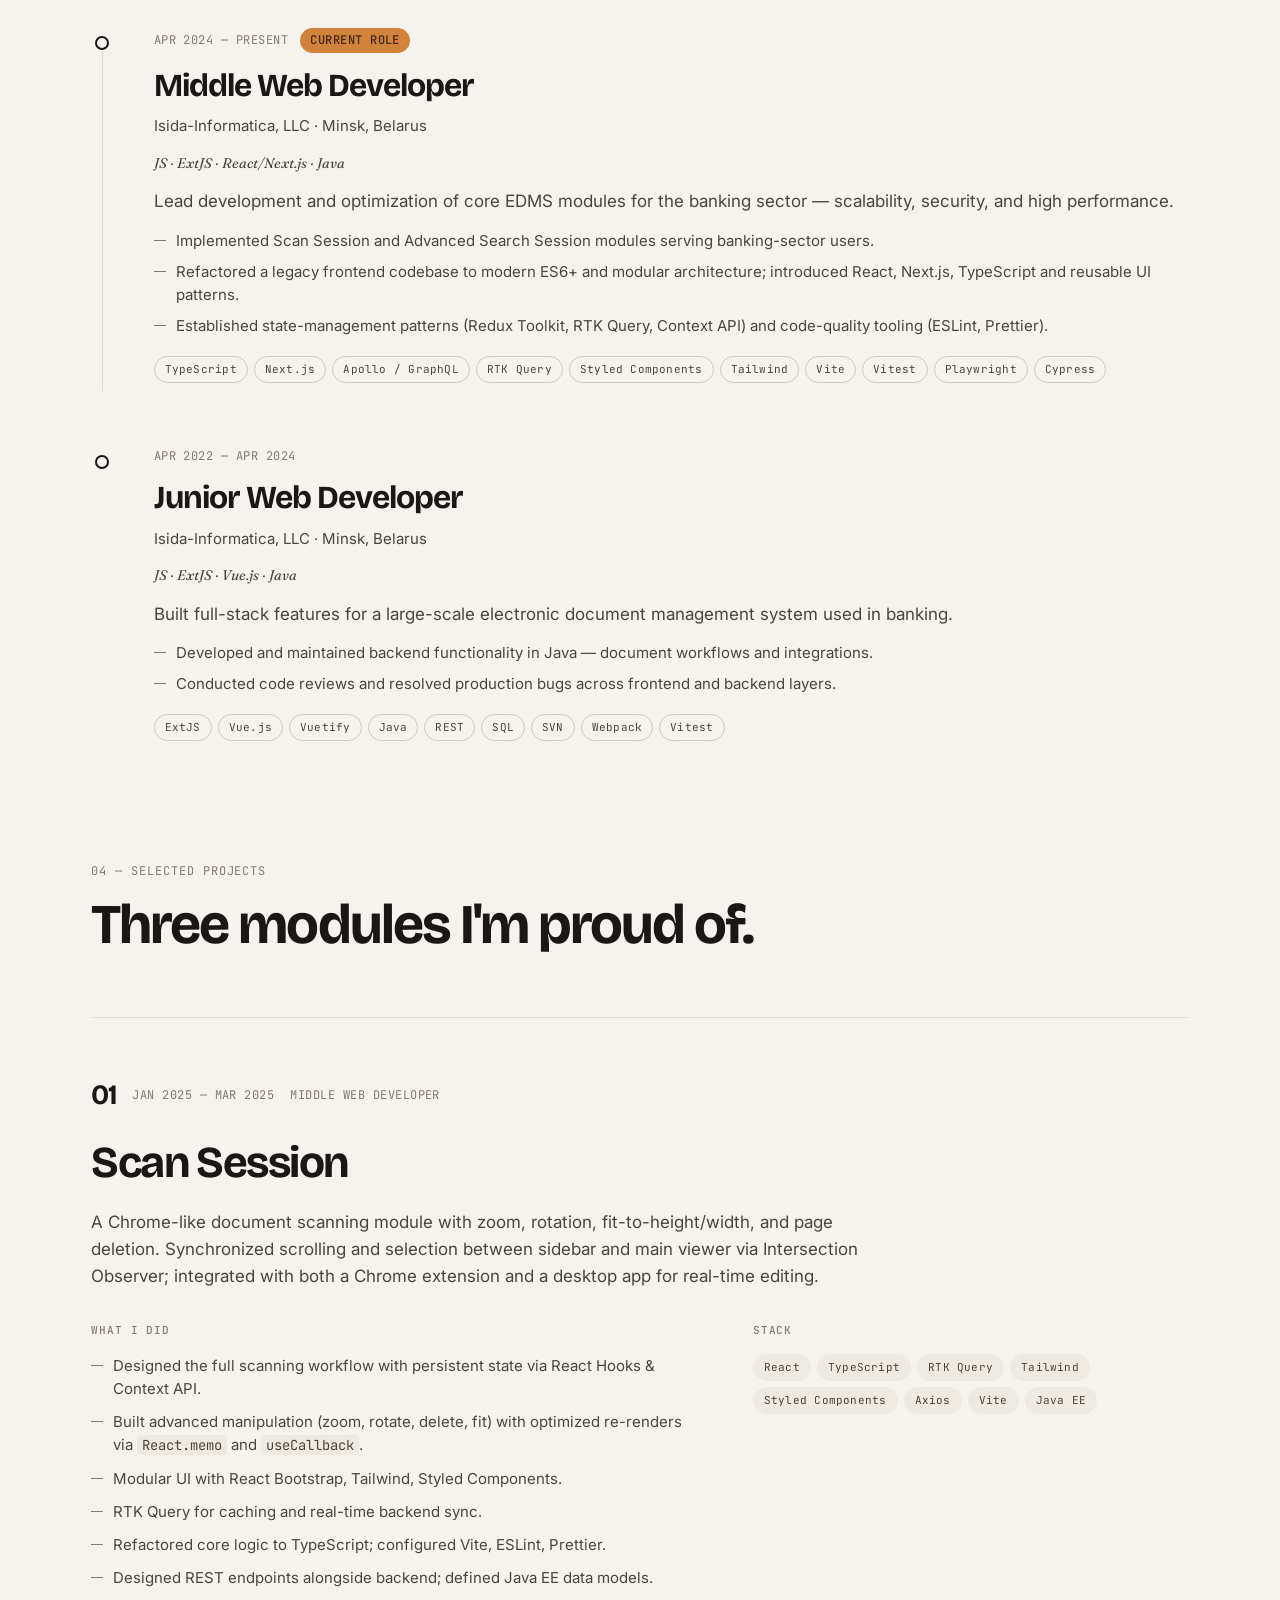
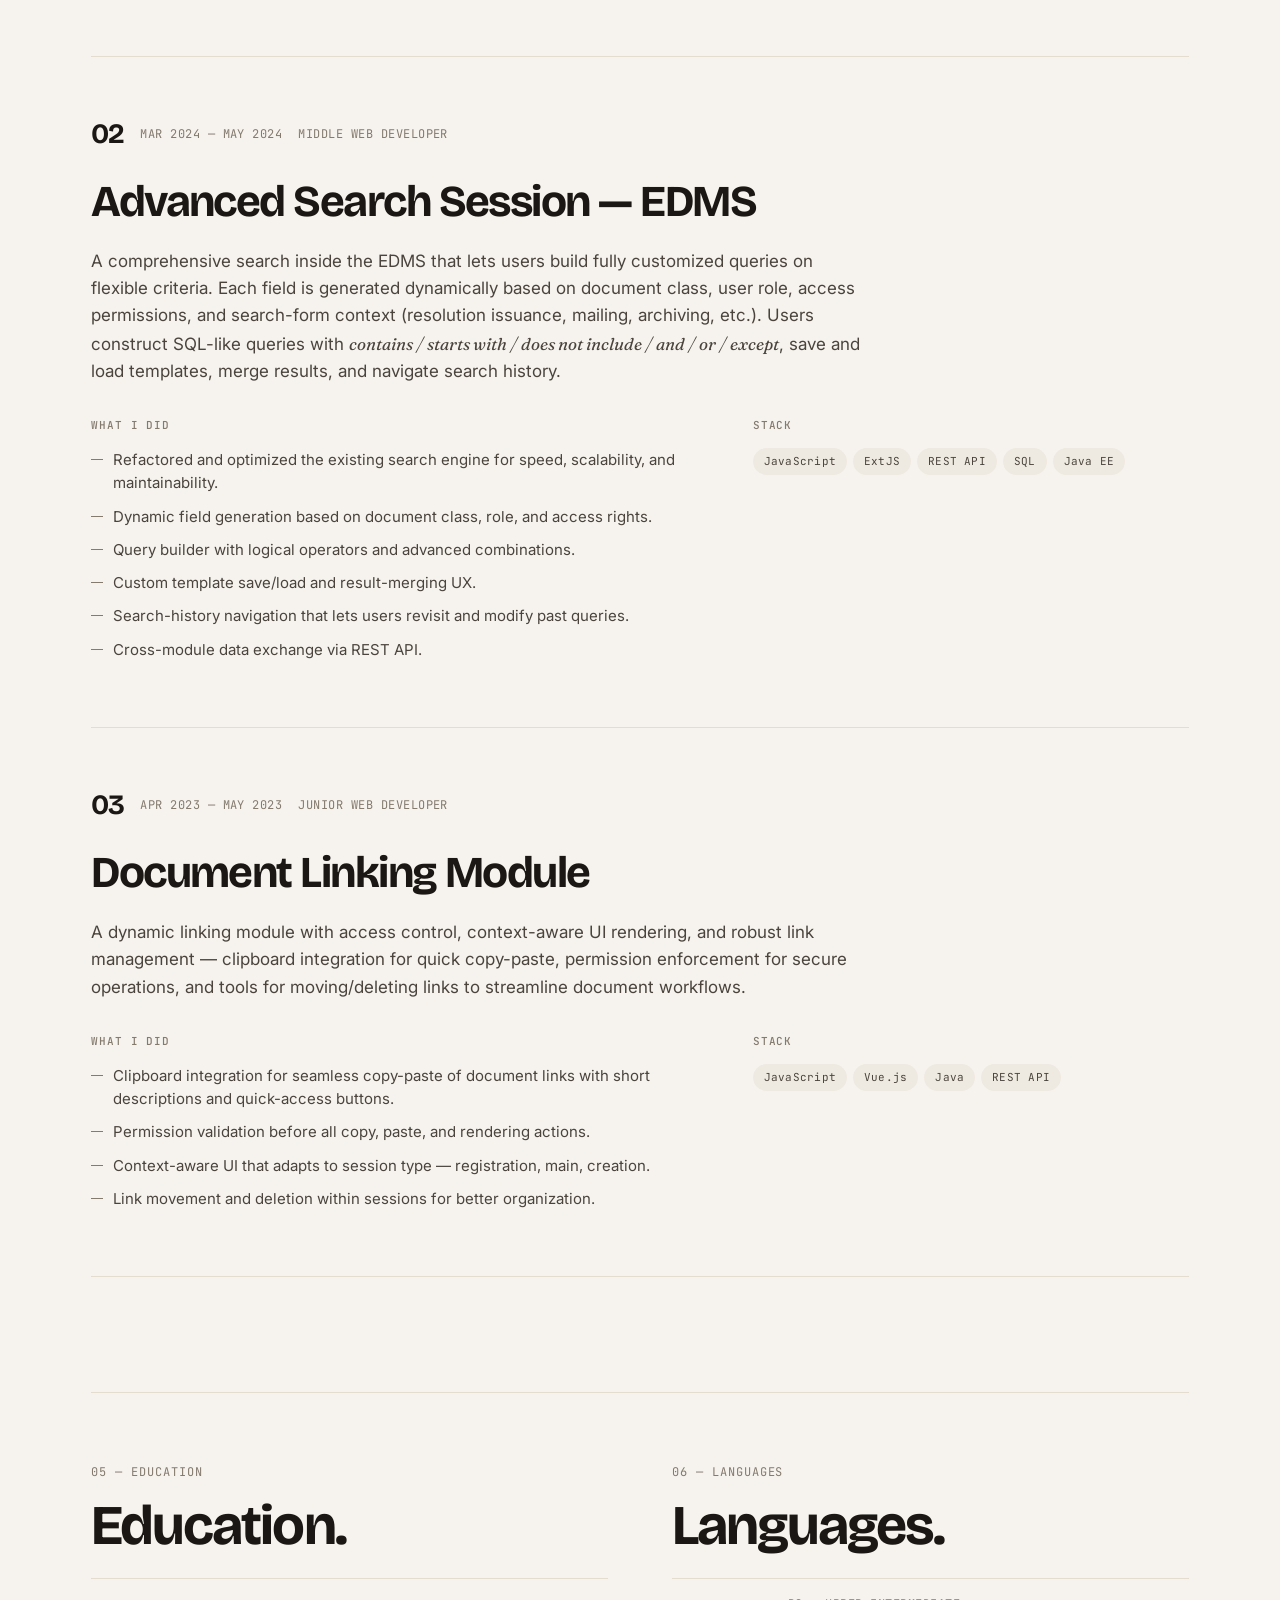
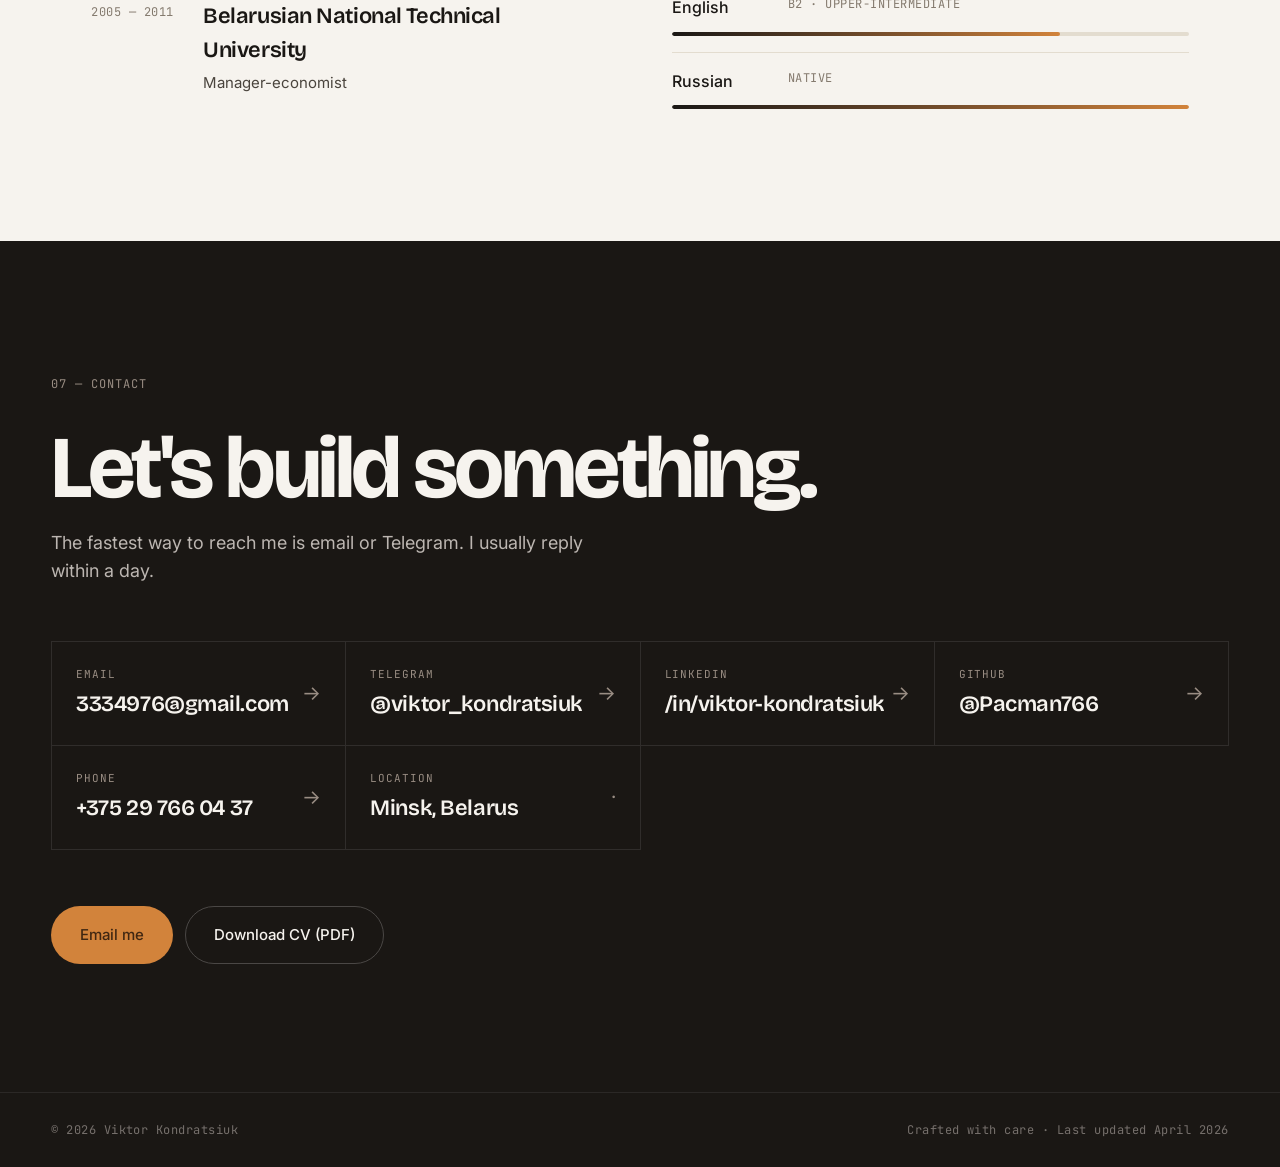
==== commit 3598bf15: "Add RU locale, fix mobile nav overlay, resume mobile scale - Move mobile nav to body-level overlay (" ====
--- a/index.html
+++ b/index.html
@@ -119,6 +119,19 @@
   transition: transform .25s ease, background .25s ease;
 }
 .nav-cta:hover { transform: translateY(-1px); background: oklch(0.20 0.01 60); }
+.lang-switch {
+  display: flex; align-items: center; gap: 2px;
+  font-family: var(--mono); font-size: 12px; letter-spacing: .06em; text-transform: uppercase;
+}
+.lang-btn {
+  background: none; border: none; cursor: pointer;
+  color: var(--ink-3); font: inherit; letter-spacing: inherit;
+  padding: 4px 5px; transition: color .2s ease;
+}
+.lang-btn.active { color: var(--ink); font-weight: 600; }
+.lang-btn:hover { color: var(--ink); }
+.lang-sep { color: var(--line-2); pointer-events: none; }
+
 .nav-burger {
   display: none;
   flex-direction: column;
@@ -127,7 +140,8 @@
   border: none;
   cursor: pointer;
   padding: 6px 4px;
-  z-index: 60;
+  position: relative;
+  z-index: 210;
 }
 .nav-burger span {
   display: block;
@@ -141,21 +155,48 @@
 .nav-burger[aria-expanded="true"] span:nth-child(2) { opacity: 0; }
 .nav-burger[aria-expanded="true"] span:nth-child(3) { transform: translateY(-6.5px) rotate(-45deg); }
 
+/* ============= MOBILE NAV OVERLAY ============= */
+.mobile-nav {
+  display: none;
+  position: fixed;
+  inset: 0;
+  z-index: 200;
+  background: var(--bg);
+  flex-direction: column;
+  align-items: center;
+  justify-content: center;
+  gap: 28px;
+}
+.mobile-nav.open { display: flex; }
+.mobile-nav a {
+  font-family: var(--display);
+  font-size: 24px;
+  font-weight: 600;
+  letter-spacing: -0.02em;
+  color: var(--ink);
+  transition: color .2s ease;
+}
+.mobile-nav a:hover { color: var(--ink-2); }
+.mobile-nav-divider {
+  width: 40px; height: 1px; background: var(--line);
+}
+.mobile-nav-cta {
+  display: inline-flex; align-items: center; gap: 8px;
+  padding: 12px 20px; border-radius: 999px;
+  background: var(--ink); color: var(--bg) !important;
+  font-family: var(--sans) !important;
+  font-size: 14px !important; font-weight: 500 !important;
+  letter-spacing: 0 !important;
+  transition: background .25s ease;
+}
+.mobile-nav-cta:hover { background: oklch(0.22 0.01 60); color: var(--bg) !important; }
+.mobile-nav .lang-switch { margin-top: 4px; }
+.mobile-nav .lang-btn { font-size: 13px; padding: 6px 8px; }
+
 @media (max-width: 720px) {
   .nav-links { display: none; }
-  .nav-links.open {
-    display: flex;
-    flex-direction: column;
-    position: fixed;
-    inset: 0;
-    background: var(--bg);
-    z-index: 55;
-    align-items: center;
-    justify-content: center;
-    gap: 36px;
-  }
-  .nav-links.open a { font-size: 22px; color: var(--ink); }
   .nav-burger { display: flex; }
+  .topnav .lang-switch { display: none; }
 }
 
 /* ============= REVEAL ============= */
@@ -686,14 +727,37 @@
     <a href="#projects">Projects</a>
     <a href="#contact">Contact</a>
   </nav>
-  <button class="nav-burger" id="nav-burger" aria-label="Toggle menu" aria-expanded="false">
-    <span></span><span></span><span></span>
-  </button>
+  <div class="lang-switch" id="lang-switch-top">
+    <button class="lang-btn" data-lang="en">EN</button>
+    <span class="lang-sep">·</span>
+    <button class="lang-btn" data-lang="ru">RU</button>
+  </div>
   <a class="nav-cta" data-bind-attr="href:profile.cvFile" href="resume.html">
     Download CV
     <svg width="14" height="14" viewBox="0 0 24 24" fill="none" stroke="currentColor" stroke-width="2" stroke-linecap="round" stroke-linejoin="round"><path d="M21 15v4a2 2 0 0 1-2 2H5a2 2 0 0 1-2-2v-4"/><polyline points="7 10 12 15 17 10"/><line x1="12" y1="15" x2="12" y2="3"/></svg>
   </a>
+  <button class="nav-burger" id="nav-burger" aria-label="Toggle menu" aria-expanded="false">
+    <span></span><span></span><span></span>
+  </button>
 </header>
+
+<div class="mobile-nav" id="mobile-nav" aria-hidden="true">
+  <a href="#about">About</a>
+  <a href="#skills">Skills</a>
+  <a href="#experience">Experience</a>
+  <a href="#projects">Projects</a>
+  <a href="#contact">Contact</a>
+  <div class="mobile-nav-divider"></div>
+  <div class="lang-switch" id="lang-switch-mob">
+    <button class="lang-btn" data-lang="en">EN</button>
+    <span class="lang-sep">·</span>
+    <button class="lang-btn" data-lang="ru">RU</button>
+  </div>
+  <a class="mobile-nav-cta" id="mobile-nav-cta" href="resume.html">
+    Download CV
+    <svg width="14" height="14" viewBox="0 0 24 24" fill="none" stroke="currentColor" stroke-width="2" stroke-linecap="round" stroke-linejoin="round"><path d="M21 15v4a2 2 0 0 1-2 2H5a2 2 0 0 1-2-2v-4"/><polyline points="7 10 12 15 17 10"/><line x1="12" y1="15" x2="12" y2="3"/></svg>
+  </a>
+</div>
 
 <main id="top">
 
@@ -798,17 +862,30 @@
 <script>
 (function () {
   var burger = document.getElementById('nav-burger');
-  var navLinks = document.querySelector('.nav-links');
-  if (!burger || !navLinks) return;
+  var overlay = document.getElementById('mobile-nav');
+  if (!burger || !overlay) return;
+
+  function openMenu() {
+    overlay.classList.add('open');
+    overlay.setAttribute('aria-hidden', 'false');
+    burger.setAttribute('aria-expanded', 'true');
+    document.body.style.overflow = 'hidden';
+  }
+  function closeMenu() {
+    overlay.classList.remove('open');
+    overlay.setAttribute('aria-hidden', 'true');
+    burger.setAttribute('aria-expanded', 'false');
+    document.body.style.overflow = '';
+  }
+
   burger.addEventListener('click', function () {
-    var open = navLinks.classList.toggle('open');
-    burger.setAttribute('aria-expanded', open ? 'true' : 'false');
+    overlay.classList.contains('open') ? closeMenu() : openMenu();
   });
-  navLinks.querySelectorAll('a').forEach(function (a) {
-    a.addEventListener('click', function () {
-      navLinks.classList.remove('open');
-      burger.setAttribute('aria-expanded', 'false');
-    });
+  overlay.querySelectorAll('a').forEach(function (a) {
+    a.addEventListener('click', closeMenu);
+  });
+  document.addEventListener('keydown', function (e) {
+    if (e.key === 'Escape') closeMenu();
   });
 })();
 </script>
@@ -931,14 +1008,39 @@
     return body.split('\n').filter((l) => /^-\s/.test(l)).map((l) => l.replace(/^-\s+/, '').trim());
   }
 
+  // ============= LANG =============
+  var _lang = new URLSearchParams(location.search).get('lang') || localStorage.getItem('cv-lang') || 'en';
+  if (_lang !== 'en' && _lang !== 'ru') _lang = 'en';
+  var _contentFile = _lang === 'ru' ? 'content-ru.md' : 'content.md';
+
+  function initLangSwitch() {
+    document.querySelectorAll('.lang-btn').forEach(function (btn) {
+      if (btn.dataset.lang === _lang) btn.classList.add('active');
+      btn.addEventListener('click', function () {
+        var lang = btn.dataset.lang;
+        localStorage.setItem('cv-lang', lang);
+        var url = new URL(location.href);
+        if (lang === 'en') url.searchParams.delete('lang');
+        else url.searchParams.set('lang', lang);
+        location.href = url.toString();
+      });
+    });
+    // Update mobile nav Download CV href to match lang
+    var mobileNavCta = document.getElementById('mobile-nav-cta');
+    if (mobileNavCta) {
+      var cvHref = _lang === 'ru' ? 'resume.html?lang=ru' : 'resume.html';
+      mobileNavCta.href = cvHref;
+    }
+  }
+
   // ============= LOAD =============
-  fetch('content.md', { cache: 'no-cache' })
+  fetch(_contentFile, { cache: 'no-cache' })
     .then((r) => r.text())
     .then((text) => render(text))
     .catch((err) => {
-      console.error('Failed to load content.md', err);
+      console.error('Failed to load ' + _contentFile, err);
       document.getElementById('cms-loader').innerHTML =
-        '<div class="cms-loader-inner"><div>Failed to load content.md</div></div>';
+        '<div class="cms-loader-inner"><div>Failed to load content</div></div>';
     });
 
   function render(text) {
@@ -1135,7 +1237,8 @@
       }
     }
 
-    // ---- Init reveal + sticky nav ----
+    // ---- Init lang switch + reveal + sticky nav ----
+    initLangSwitch();
     initInteractions();
     requestAnimationFrame(() => {
       document.getElementById('cms-loader').classList.add('hide');
